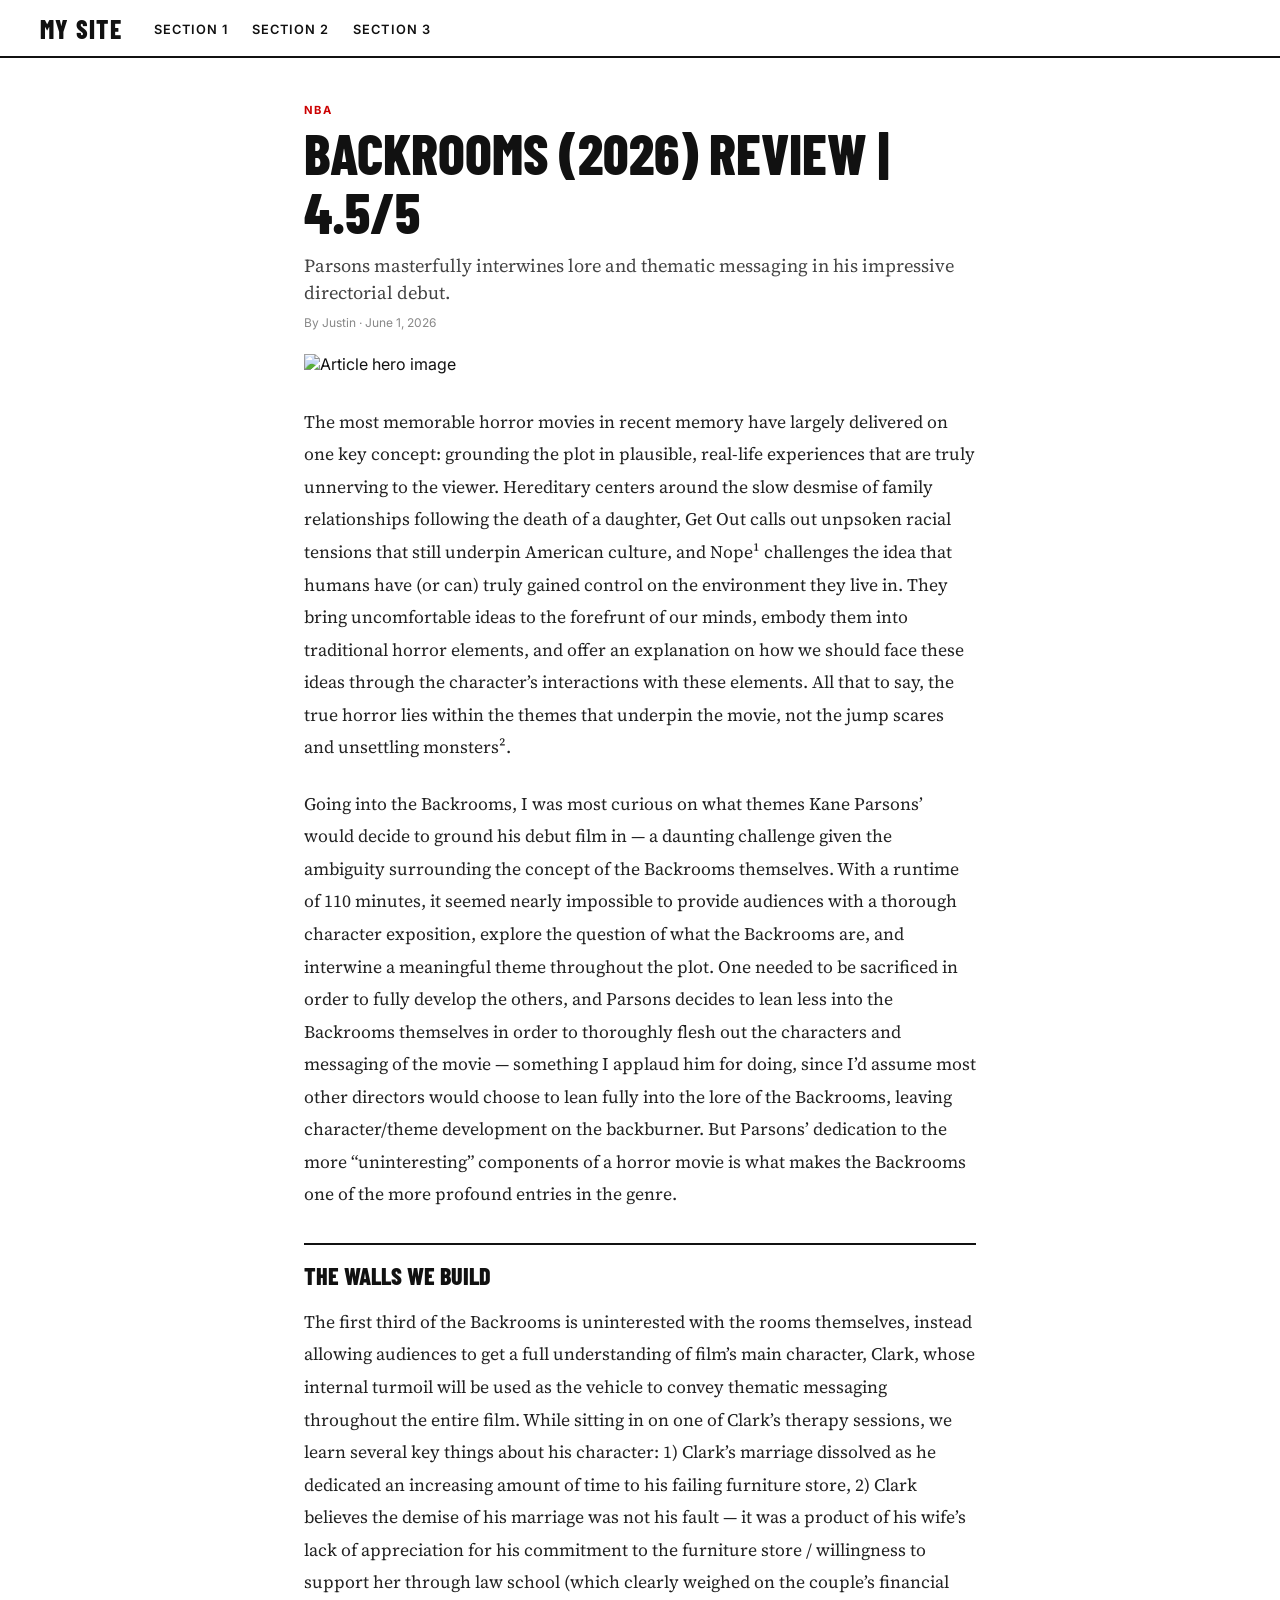
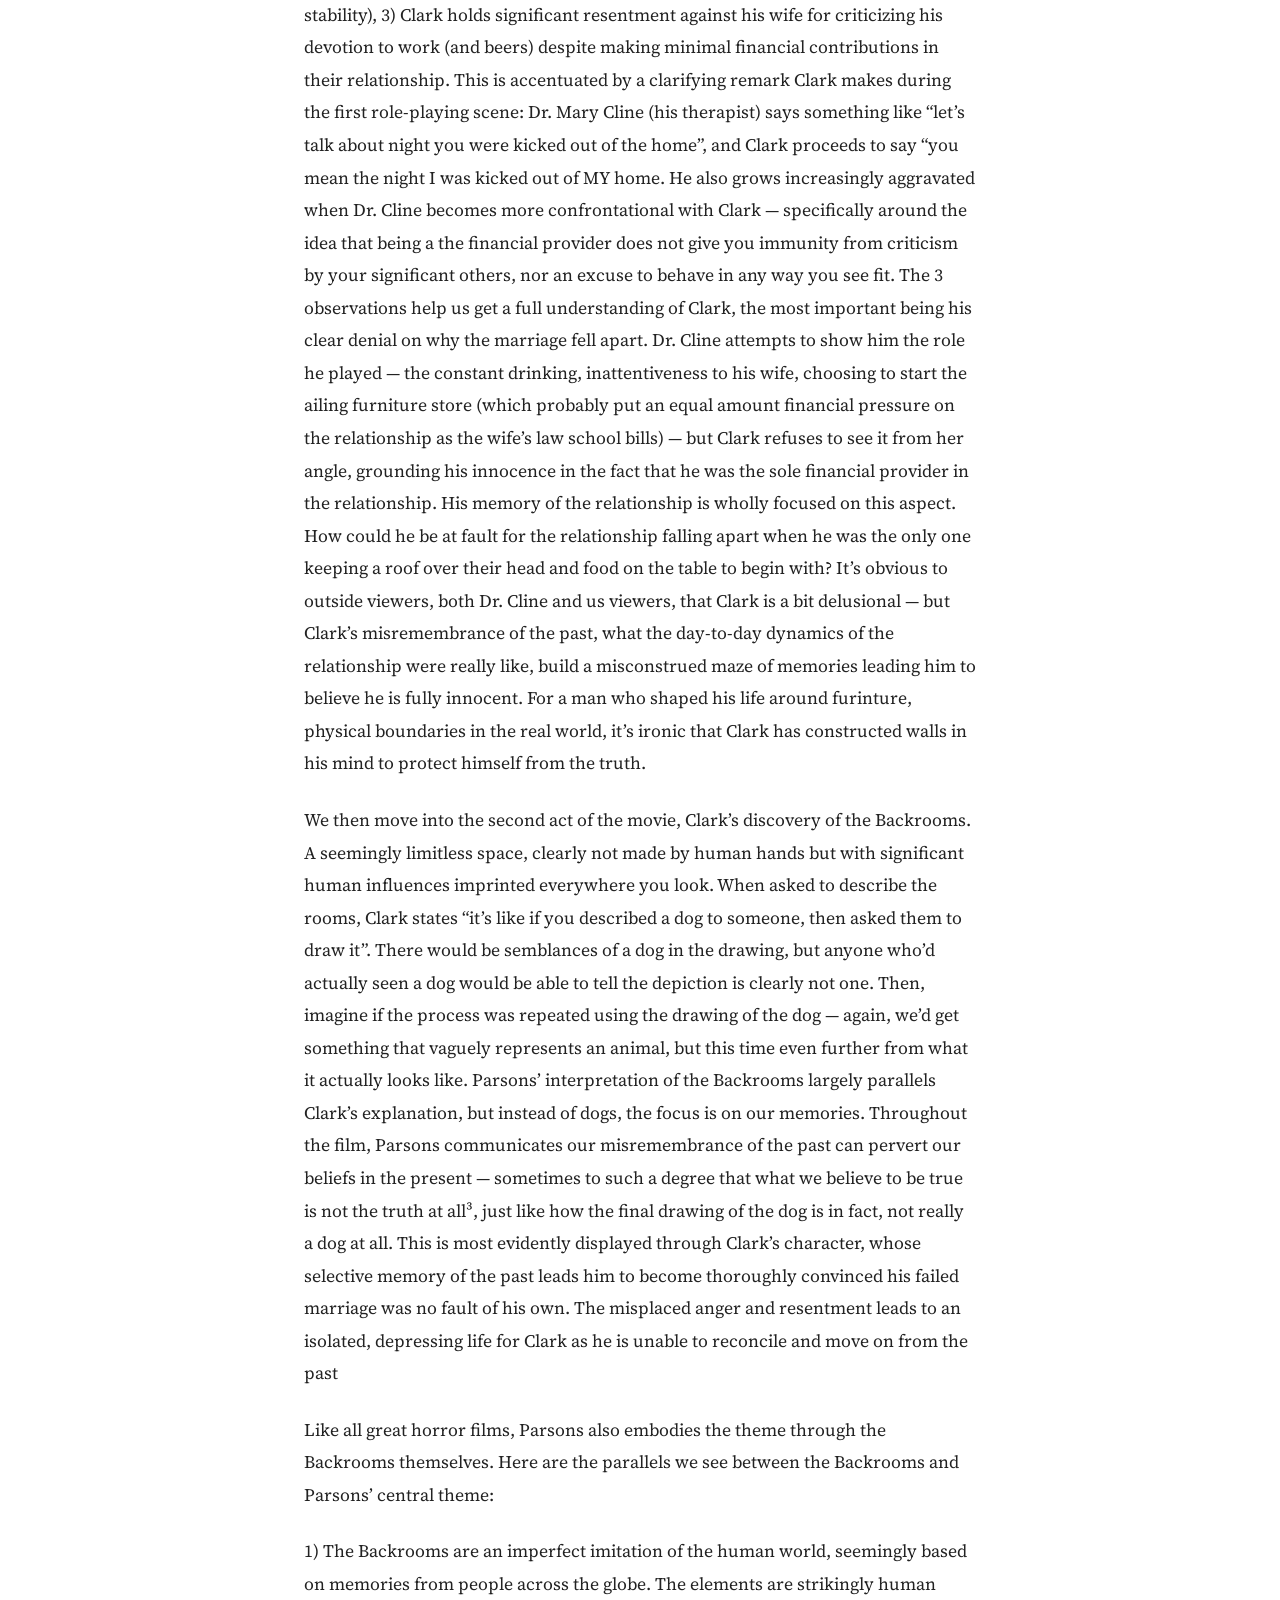
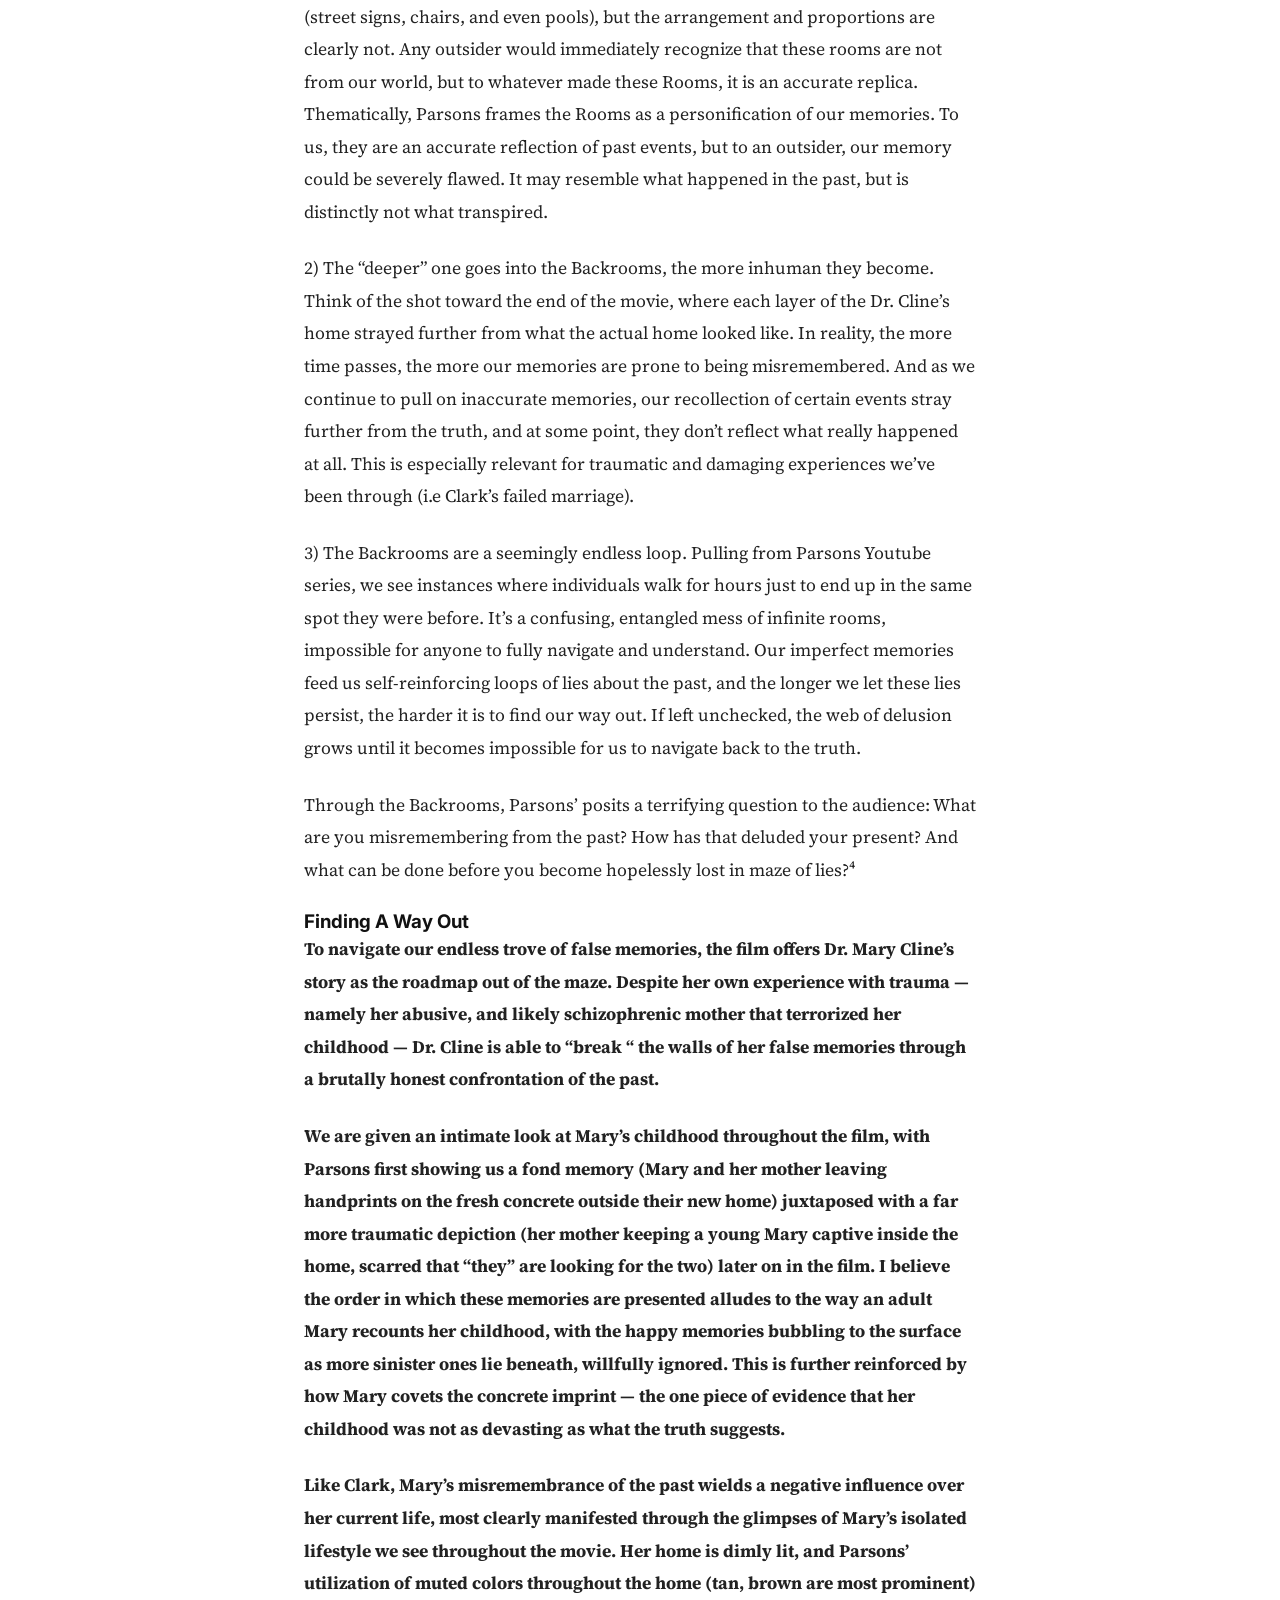
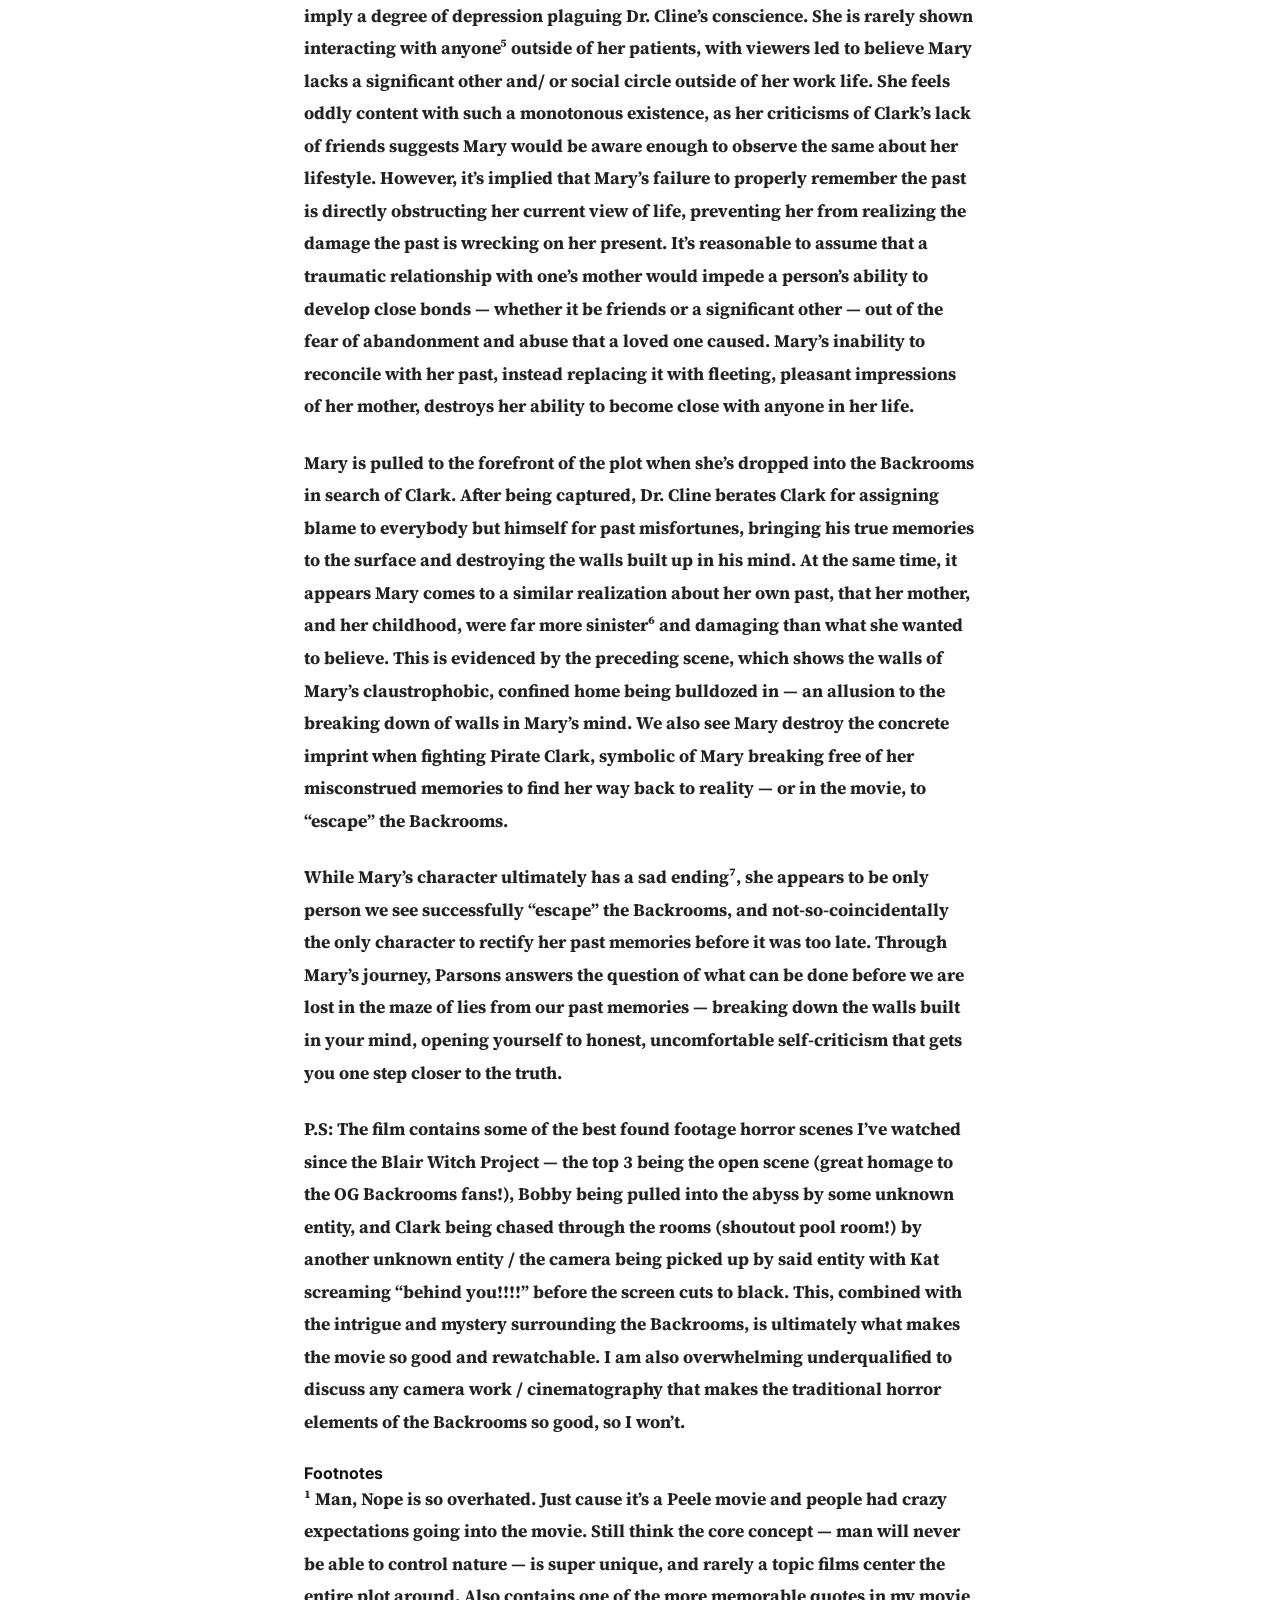
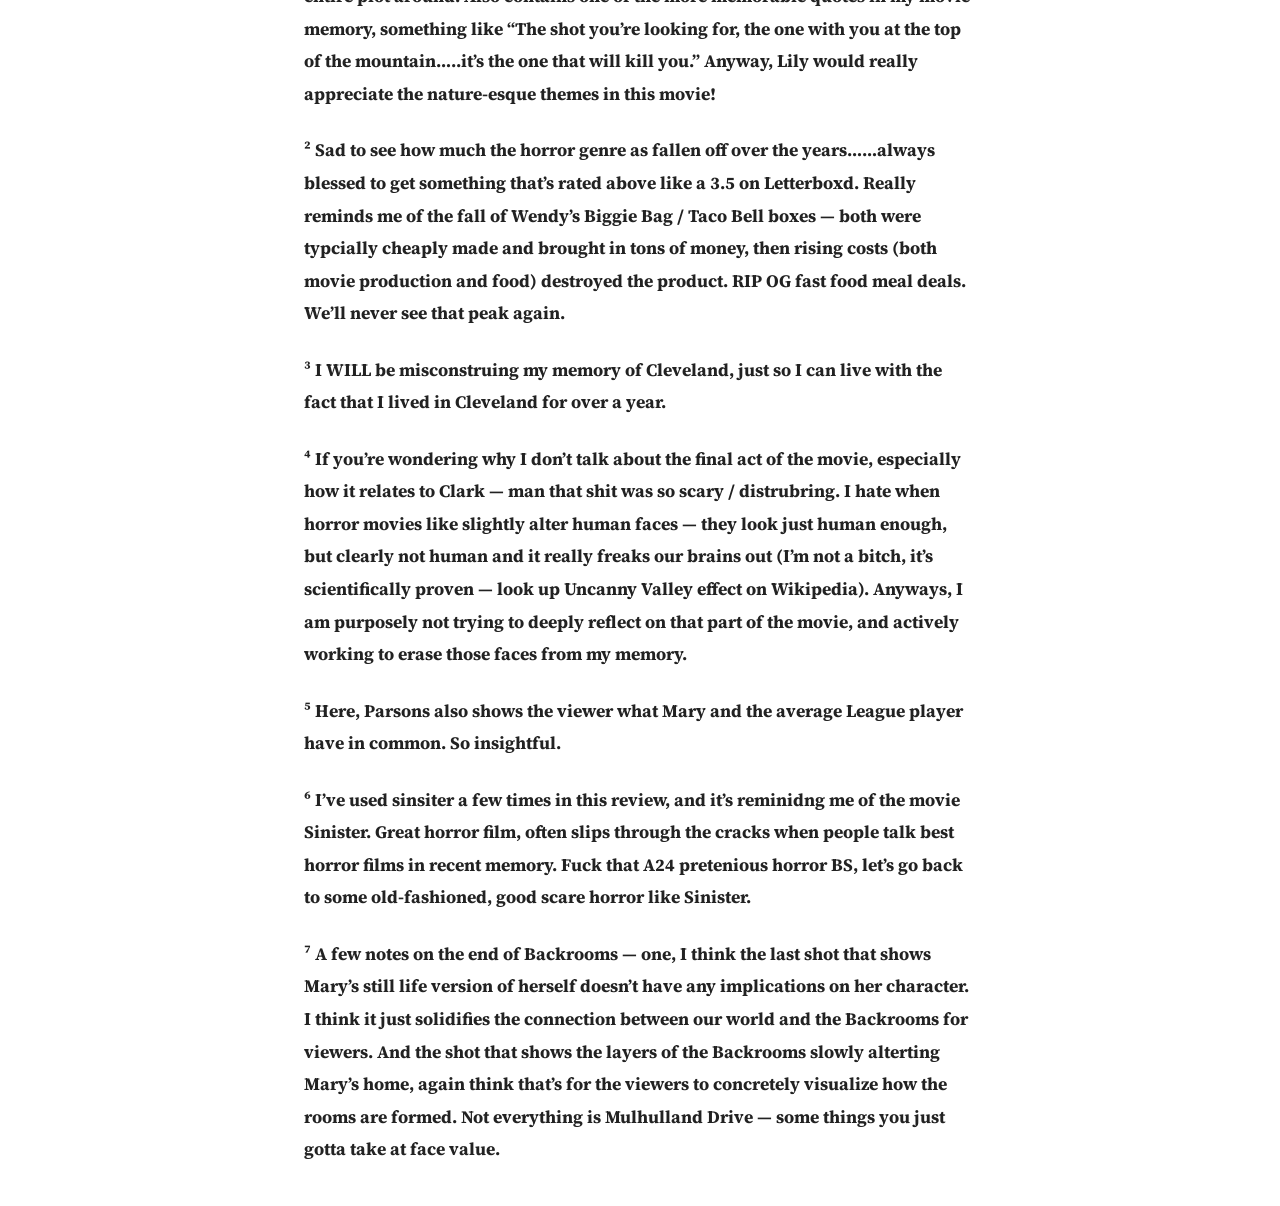
==== backrooms.html @ 072c84a6 "Rename backrooms to backrooms.html" ====
<!DOCTYPE html>
<html lang="en">
<head>
  <meta charset="UTF-8">
  <meta name="viewport" content="width=device-width, initial-scale=1.0">
  <title>Backrooms (2026) Review </title>
  <link rel="preconnect" href="https://fonts.googleapis.com">
  <link href="https://fonts.googleapis.com/css2?family=Barlow+Condensed:wght@700;800&family=Inter:wght@400;600&family=Source+Serif+4:ital@0;1&display=swap" rel="stylesheet">
  <link rel="stylesheet" href="style.css">
</head>
<body>

  <nav class="site-nav">
    <div class="nav-inner">
      <a class="wordmark" href="/">MY SITE</a>
      <ul class="nav-links">
        <li><a href="#">Section 1</a></li>
        <li><a href="#">Section 2</a></li>
        <li><a href="#">Section 3</a></li>
      </ul>
    </div>
  </nav>

  <article class="article-wrapper">

    <div class="article-header">
      <span class="eyebrow">NBA</span>
      <h1 class="article-headline">Backrooms (2026) Review | 4.5/5</h1>
      <p class="article-dek">Parsons masterfully interwines lore and thematic messaging in his impressive directorial debut.</p>
      <span class="byline">By Justin · June 1, 2026</span>
    </div>

    <img class="article-hero-img" src="your-image.jpg" alt="Article hero image">

    <div class="article-body">
      <p>The most memorable horror movies in recent memory have largely delivered on one key concept: grounding the plot in plausible, real-life experiences that are truly unnerving to the viewer. Hereditary centers around the slow desmise of family relationships following the death of a daughter, Get Out calls out unpsoken racial tensions that still underpin American culture, and Nope¹ challenges the idea that humans have (or can) truly gained control on the environment they live in. They bring uncomfortable ideas to the forefrunt of our minds, embody them into traditional horror elements, and offer an explanation on how we should face these ideas through the character’s interactions with these elements. All that to say, the true horror lies within the themes that underpin the movie, not the jump scares and unsettling monsters².</p>

      <p>Going into the Backrooms, I was most curious on what themes Kane Parsons’ would decide to ground his debut film in — a daunting challenge given the ambiguity surrounding the concept of the Backrooms themselves. With a runtime of 110 minutes, it seemed nearly impossible to provide audiences with a thorough character exposition, explore the question of what the Backrooms are, and interwine a meaningful theme throughout the plot. One needed to be sacrificed in order to fully develop the others, and Parsons decides to lean less into the Backrooms themselves in order to thoroughly flesh out the characters and messaging of the movie — something I applaud him for doing, since I’d assume most other directors would choose to lean fully into the lore of the Backrooms, leaving character/theme development on the backburner. But Parsons’ dedication to the more “uninteresting” components of a horror movie is what makes the Backrooms one of the more profound entries in the genre.</p>

      <h2>The Walls We Build</h2>

      <p>The first third of the Backrooms is uninterested with the rooms themselves, instead allowing audiences to get a full understanding of film’s main character, Clark, whose internal turmoil will be used as the vehicle to convey thematic messaging throughout the entire film. While sitting in on one of Clark’s therapy sessions, we learn several key things about his character: 1) Clark’s marriage dissolved as he dedicated an increasing amount of time to his failing furniture store, 2) Clark believes the demise of his marriage was not his fault — it was a product of his wife’s lack of appreciation for his commitment to the furniture store / willingness to support her through law school (which clearly weighed on the couple’s financial stability), 3) Clark holds significant resentment against his wife for criticizing his devotion to work (and beers) despite making minimal financial contributions in their relationship. This is accentuated by a clarifying remark Clark makes during the first role-playing scene: Dr. Mary Cline (his therapist) says something like “let’s talk about night you were kicked out of the home”, and Clark proceeds to say “you mean the night I was kicked out of MY home. He also grows increasingly aggravated when Dr. Cline becomes more confrontational with Clark — specifically around the idea that being a the financial provider does not give you immunity from criticism by your significant others, nor an excuse to behave in any way you see fit. The 3 observations help us get a full understanding of Clark, the most important being his clear denial on why the marriage fell apart. Dr. Cline attempts to show him the role he played — the constant drinking, inattentiveness to his wife, choosing to start the ailing furniture store (which probably put an equal amount financial pressure on the relationship as the wife’s law school bills) — but Clark refuses to see it from her angle, grounding his innocence in the fact that he was the sole financial provider in the relationship. His memory of the relationship is wholly focused on this aspect. How could he be at fault for the relationship falling apart when he was the only one keeping a roof over their head and food on the table to begin with? It’s obvious to outside viewers, both Dr. Cline and us viewers, that Clark is a bit delusional — but Clark’s misremembrance of the past, what the day-to-day dynamics of the relationship were really like, build a misconstrued maze of memories leading him to believe he is fully innocent. For a man who shaped his life around furinture, physical boundaries in the real world, it’s ironic that Clark has constructed walls in his mind to protect himself from the truth.</p>

      <p>We then move into the second act of the movie, Clark’s discovery of the Backrooms. A seemingly limitless space, clearly not made by human hands but with significant human influences imprinted everywhere you look. When asked to describe the rooms, Clark states “it’s like if you described a dog to someone, then asked them to draw it”. There would be semblances of a dog in the drawing, but anyone who’d actually seen a dog would be able to tell the depiction is clearly not one. Then, imagine if the process was repeated using the drawing of the dog — again, we’d get something that vaguely represents an animal, but this time even further from what it actually looks like. Parsons’ interpretation of the Backrooms largely parallels Clark’s explanation, but instead of dogs, the focus is on our memories. Throughout the film, Parsons communicates our misremembrance of the past can pervert our beliefs in the present — sometimes to such a degree that what we believe to be true is not the truth at all³, just like how the final drawing of the dog is in fact, not really a dog at all. This is most evidently displayed through Clark’s character, whose selective memory of the past leads him to become thoroughly convinced his failed marriage was no fault of his own. The misplaced anger and resentment leads to an isolated, depressing life for Clark as he is unable to reconcile and move on from the past</p>
    
      <p>Like all great horror films, Parsons also embodies the theme through the Backrooms themselves. Here are the parallels we see between the Backrooms and Parsons’ central theme:<p>
      
      <p>1) The Backrooms are an imperfect imitation of the human world, seemingly based on memories from people across the globe. The elements are strikingly human (street signs, chairs, and even pools), but the arrangement and proportions are clearly not. Any outsider would immediately recognize that these rooms are not from our world, but to whatever made these Rooms, it is an accurate replica. Thematically, Parsons frames the Rooms as a personification of our memories. To us, they are an accurate reflection of past events, but to an outsider, our memory could be severely flawed. It may resemble what happened in the past, but is distinctly not what transpired.<p>

      <p>2) The “deeper” one goes into the Backrooms, the more inhuman they become. Think of the shot toward the end of the movie, where each layer of the Dr. Cline’s home strayed further from what the actual home looked like. In reality, the more time passes, the more our memories are prone to being misremembered. And as we continue to pull on inaccurate memories, our recollection of certain events stray further from the truth, and at some point, they don’t reflect what really happened at all. This is especially relevant for traumatic and damaging experiences we’ve been through (i.e Clark’s failed marriage).<p>

      <p>3) The Backrooms are a seemingly endless loop. Pulling from Parsons Youtube series, we see instances where individuals walk for hours just to end up in the same spot they were before. It’s a confusing, entangled mess of infinite rooms, impossible for anyone to fully navigate and understand. Our imperfect memories feed us self-reinforcing loops of lies about the past, and the longer we let these lies persist, the harder it is to find our way out. If left unchecked, the web of delusion grows until it becomes impossible for us to navigate back to the truth.<p>

      <p>Through the Backrooms, Parsons’ posits a terrifying question to the audience: What are you misremembering from the past? How has that deluded your present? And what can be done before you become hopelessly lost in maze of lies?⁴<p>

      <h3>Finding A Way Out <h3>
      
      <p>To navigate our endless trove of false memories, the film offers Dr. Mary Cline’s story as the roadmap out of the maze. Despite her own experience with trauma — namely her abusive, and likely schizophrenic mother that terrorized her childhood — Dr. Cline is able to “break “ the walls of her false memories through a brutally honest confrontation of the past.<p>

      <p>We are given an intimate look at Mary’s childhood throughout the film, with Parsons first showing us a fond memory (Mary and her mother leaving handprints on the fresh concrete outside their new home) juxtaposed with a far more traumatic depiction (her mother keeping a young Mary captive inside the home, scarred that “they” are looking for the two) later on in the film. I believe the order in which these memories are presented alludes to the way an adult Mary recounts her childhood, with the happy memories bubbling to the surface as more sinister ones lie beneath, willfully ignored. This is further reinforced by how Mary covets the concrete imprint — the one piece of evidence that her childhood was not as devasting as what the truth suggests.<p>
    
      <p>Like Clark, Mary’s misremembrance of the past wields a negative influence over her current life, most clearly manifested through the glimpses of Mary’s isolated lifestyle we see throughout the movie. Her home is dimly lit, and Parsons’ utilization of muted colors throughout the home (tan, brown are most prominent) imply a degree of depression plaguing Dr. Cline’s conscience. She is rarely shown interacting with anyone⁵ outside of her patients, with viewers led to believe Mary lacks a significant other and/ or social circle outside of her work life. She feels oddly content with such a monotonous existence, as her criticisms of Clark’s lack of friends suggests Mary would be aware enough to observe the same about her lifestyle. However, it’s implied that Mary’s failure to properly remember the past is directly obstructing her current view of life, preventing her from realizing the damage the past is wrecking on her present. It’s reasonable to assume that a traumatic relationship with one’s mother would impede a person’s ability to develop close bonds — whether it be friends or a significant other — out of the fear of abandonment and abuse that a loved one caused. Mary’s inability to reconcile with her past, instead replacing it with fleeting, pleasant impressions of her mother, destroys her ability to become close with anyone in her life.<p>
    
      <p>Mary is pulled to the forefront of the plot when she’s dropped into the Backrooms in search of Clark. After being captured, Dr. Cline berates Clark for assigning blame to everybody but himself for past misfortunes, bringing his true memories to the surface and destroying the walls built up in his mind. At the same time, it appears Mary comes to a similar realization about her own past, that her mother, and her childhood, were far more sinister⁶ and damaging than what she wanted to believe. This is evidenced by the preceding scene, which shows the walls of Mary’s claustrophobic, confined home being bulldozed in — an allusion to the breaking down of walls in Mary’s mind. We also see Mary destroy the concrete imprint when fighting Pirate Clark, symbolic of Mary breaking free of her misconstrued memories to find her way back to reality — or in the movie, to “escape” the Backrooms.<p>

      <p>While Mary’s character ultimately has a sad ending⁷, she appears to be only person we see successfully “escape” the Backrooms, and not-so-coincidentally the only character to rectify her past memories before it was too late. Through Mary’s journey, Parsons answers the question of what can be done before we are lost in the maze of lies from our past memories — breaking down the walls built in your mind, opening yourself to honest, uncomfortable self-criticism that gets you one step closer to the truth.<p>

      <p>P.S: The film contains some of the best found footage horror scenes I’ve watched since the Blair Witch Project — the top 3 being the open scene (great homage to the OG Backrooms fans!), Bobby being pulled into the abyss by some unknown entity, and Clark being chased through the rooms (shoutout pool room!) by another unknown entity / the camera being picked up by said entity with Kat screaming “behind you!!!!” before the screen cuts to black. This, combined with the intrigue and mystery surrounding the Backrooms, is ultimately what makes the movie so good and rewatchable. I am also overwhelming underqualified to discuss any camera work / cinematography that makes the traditional horror elements of the Backrooms so good, so I won’t.<p>

      <h4>Footnotes<h4>    
      
      <p>¹ Man, Nope is so overhated. Just cause it’s a Peele movie and people had crazy expectations going into the movie. Still think the core concept — man will never be able to control nature — is super unique, and rarely a topic films center the entire plot around. Also contains one of the more memorable quotes in my movie memory, something like “The shot you’re looking for, the one with you at the top of the mountain…..it’s the one that will kill you.” Anyway, Lily would really appreciate the nature-esque themes in this movie!<p>
    
      <p>² Sad to see how much the horror genre as fallen off over the years……always blessed to get something that’s rated above like a 3.5 on Letterboxd. Really reminds me of the fall of Wendy’s Biggie Bag / Taco Bell boxes — both were typcially cheaply made and brought in tons of money, then rising costs (both movie production and food) destroyed the product. RIP OG fast food meal deals. We’ll never see that peak again.<p>    
    
      <p>³ I WILL be misconstruing my memory of Cleveland, just so I can live with the fact that I lived in Cleveland for over a year.<p>    
     
      <p>⁴ If you’re wondering why I don’t talk about the final act of the movie, especially how it relates to Clark — man that shit was so scary / distrubring. I hate when horror movies like slightly alter human faces — they look just human enough, but clearly not human and it really freaks our brains out (I’m not a bitch, it’s scientifically proven — look up Uncanny Valley effect on Wikipedia). Anyways, I am purposely not trying to deeply reflect on that part of the movie, and actively working to erase those faces from my memory.<p>
    
      <p>⁵ Here, Parsons also shows the viewer what Mary and the average League player have in common. So insightful.<p>

      <p>⁶ I’ve used sinsiter a few times in this review, and it’s reminidng me of the movie Sinister. Great horror film, often slips through the cracks when people talk best horror films in recent memory. Fuck that A24 pretenious horror BS, let’s go back to some old-fashioned, good scare horror like Sinister.<p>

      <p>⁷ A few notes on the end of Backrooms — one, I think the last shot that shows Mary’s still life version of herself doesn’t have any implications on her character. I think it just solidifies the connection between our world and the Backrooms for viewers. And the shot that shows the layers of the Backrooms slowly alterting Mary’s home, again think that’s for the viewers to concretely visualize how the rooms are formed. Not everything is Mulhulland Drive — some things you just gotta take at face value.<p>
    
    </div>

  </article>

</body>
</html>
---- style.css ----
*, *::before, *::after { box-sizing: border-box; margin: 0; padding: 0; }

body {
  font-family: 'Inter', sans-serif;
  background: #fff;
  color: #111;
}

/* NAV */
.site-nav {
  border-bottom: 2px solid #111;
  padding: 0 1.5rem;
}
.nav-inner {
  max-width: 1200px;
  margin: auto;
  display: flex;
  align-items: center;
  gap: 2rem;
  height: 56px;
}
.wordmark {
  font-family: 'Barlow Condensed', sans-serif;
  font-size: 1.6rem;
  font-weight: 800;
  letter-spacing: 0.05em;
  text-transform: uppercase;
  text-decoration: none;
  color: #111;
}
.nav-links {
  display: flex;
  gap: 1.5rem;
  list-style: none;
}
.nav-links a {
  font-size: 0.8rem;
  font-weight: 600;
  text-transform: uppercase;
  letter-spacing: 0.08em;
  text-decoration: none;
  color: #111;
}

/* HERO */
.content-wrapper {
  max-width: 1200px;
  margin: 2rem auto;
  padding: 0 1.5rem;
}
.hero img {
  width: 100%;
  aspect-ratio: 16/9;
  object-fit: cover;
}
.hero-text {
  padding: 1.25rem 0 2rem;
}
.hero-text h1 {
  font-family: 'Barlow Condensed', sans-serif;
  font-size: clamp(2rem, 5vw, 3.5rem);
  font-weight: 800;
  line-height: 1.05;
  text-transform: uppercase;
  margin: 0.3rem 0 0.5rem;
}
.eyebrow {
  font-size: 0.7rem;
  font-weight: 700;
  text-transform: uppercase;
  letter-spacing: 0.12em;
  color: #cc0000;
}
.dek {
  font-family: 'Source Serif 4', serif;
  font-size: 1.1rem;
  color: #444;
  margin-top: 0.5rem;
}
.byline {
  font-size: 0.75rem;
  color: #888;
  display: block;
  margin-top: 0.5rem;
}

/* SECTION */
.section-block {
  margin-top: 2rem;
}
.section-label {
  font-size: 0.7rem;
  font-weight: 700;
  text-transform: uppercase;
  letter-spacing: 0.12em;
  padding-bottom: 0.5rem;
  border-bottom: 2px solid #111;
  margin-bottom: 1.25rem;
}

/* CARD GRID */
.card-grid {
  display: grid;
  grid-template-columns: repeat(3, 1fr);
  gap: 1.5rem;
}
.card img {
  width: 100%;
  aspect-ratio: 16/9;
  object-fit: cover;
}
.card h3 {
  font-family: 'Barlow Condensed', sans-serif;
  font-size: 1.2rem;
  font-weight: 700;
  text-transform: uppercase;
  margin-top: 0.5rem;
  line-height: 1.1;
}
.card .eyebrow {
  display: block;
  margin-top: 0.6rem;
}

/* MOBILE */
@media (max-width: 768px) {
  .card-grid { grid-template-columns: 1fr; }
}

/* ARTICLE PAGE */
.article-wrapper {
  max-width: 720px;
  margin: 2.5rem auto;
  padding: 0 1.5rem;
}
.article-header {
  margin-bottom: 1.5rem;
}
.article-headline {
  font-family: 'Barlow Condensed', sans-serif;
  font-size: clamp(2rem, 6vw, 3.5rem);
  font-weight: 800;
  text-transform: uppercase;
  line-height: 1.05;
  margin: 0.4rem 0 0.6rem;
}
.article-dek {
  font-family: 'Source Serif 4', serif;
  font-size: 1.15rem;
  color: #444;
  line-height: 1.5;
  margin-bottom: 0.5rem;
}
.article-hero-img {
  width: 100%;
  aspect-ratio: 16/9;
  object-fit: cover;
  margin-bottom: 2rem;
}
.article-body p {
  font-family: 'Source Serif 4', serif;
  font-size: 1.1rem;
  line-height: 1.85;
  color: #222;
  margin-bottom: 1.5rem;
}
.article-body h2 {
  font-family: 'Barlow Condensed', sans-serif;
  font-size: 1.5rem;
  font-weight: 800;
  text-transform: uppercase;
  border-top: 2px solid #111;
  padding-top: 1rem;
  margin: 2rem 0 1rem;
}
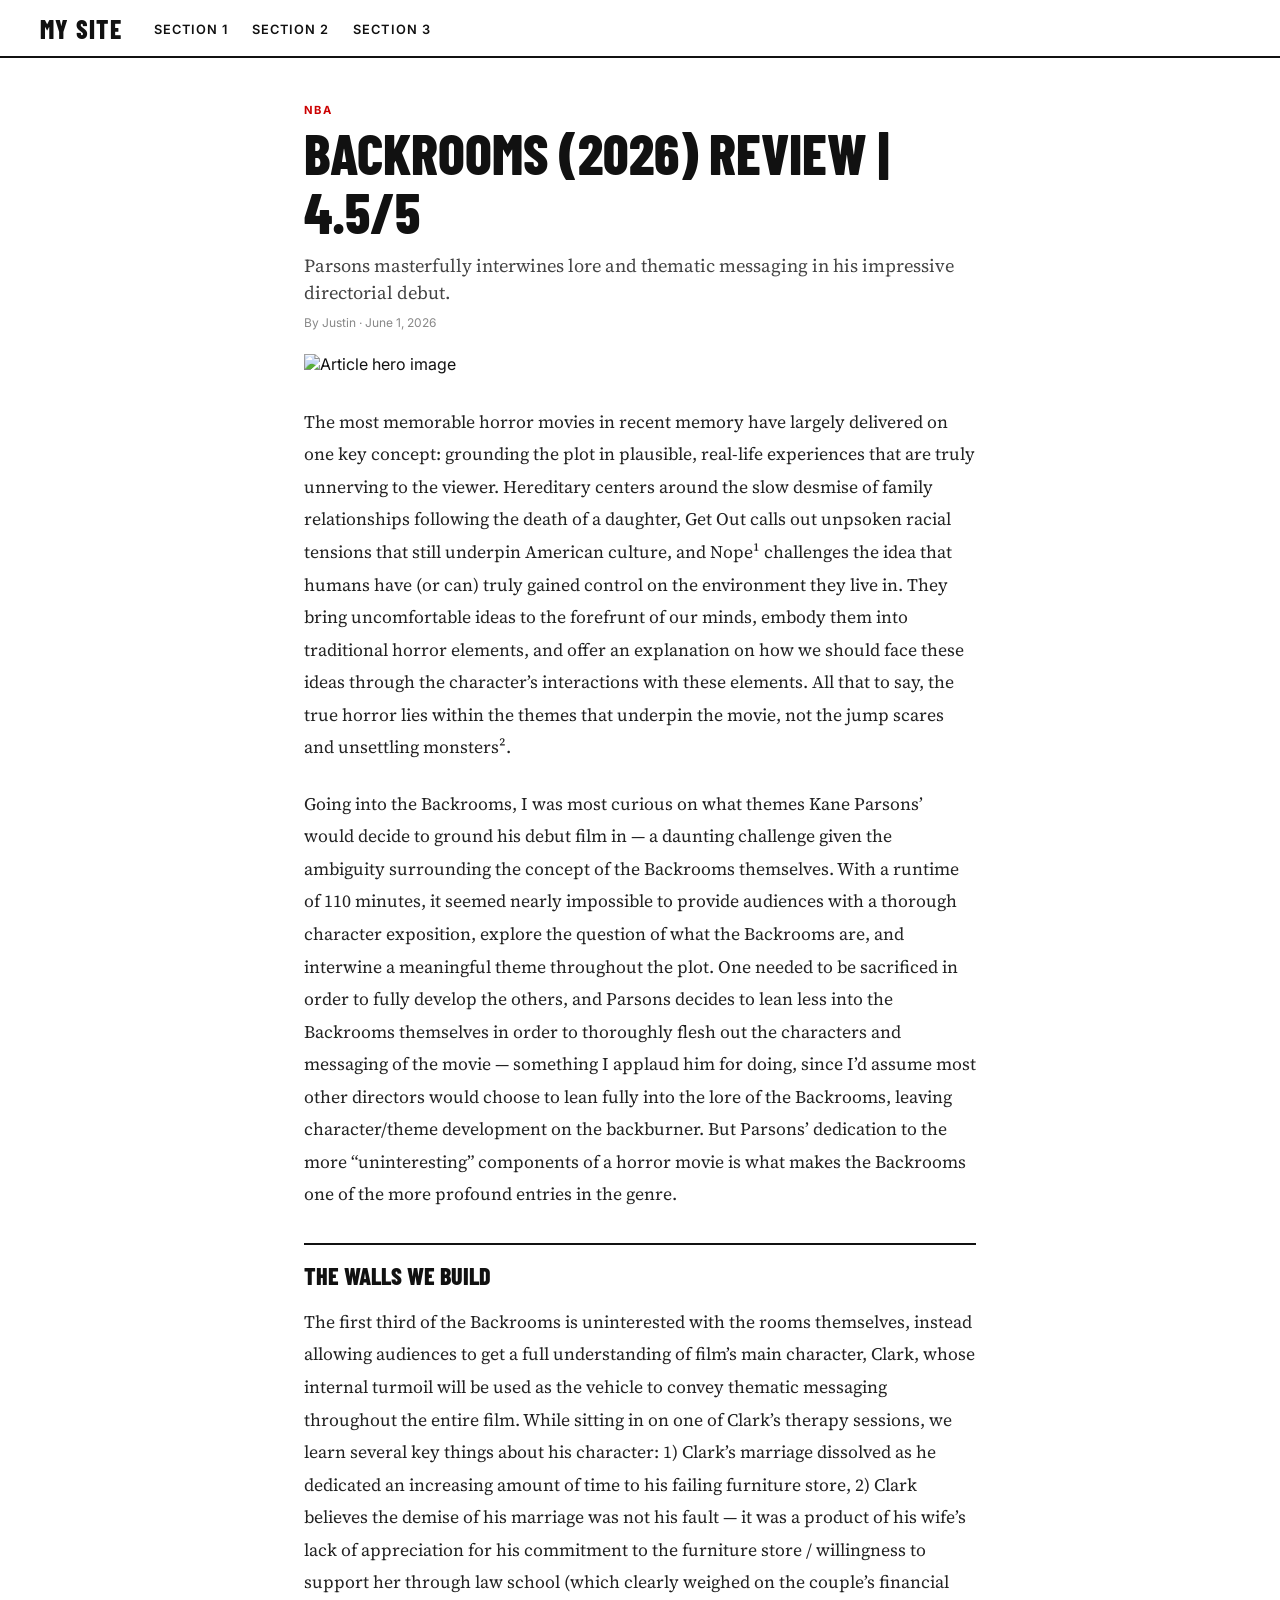
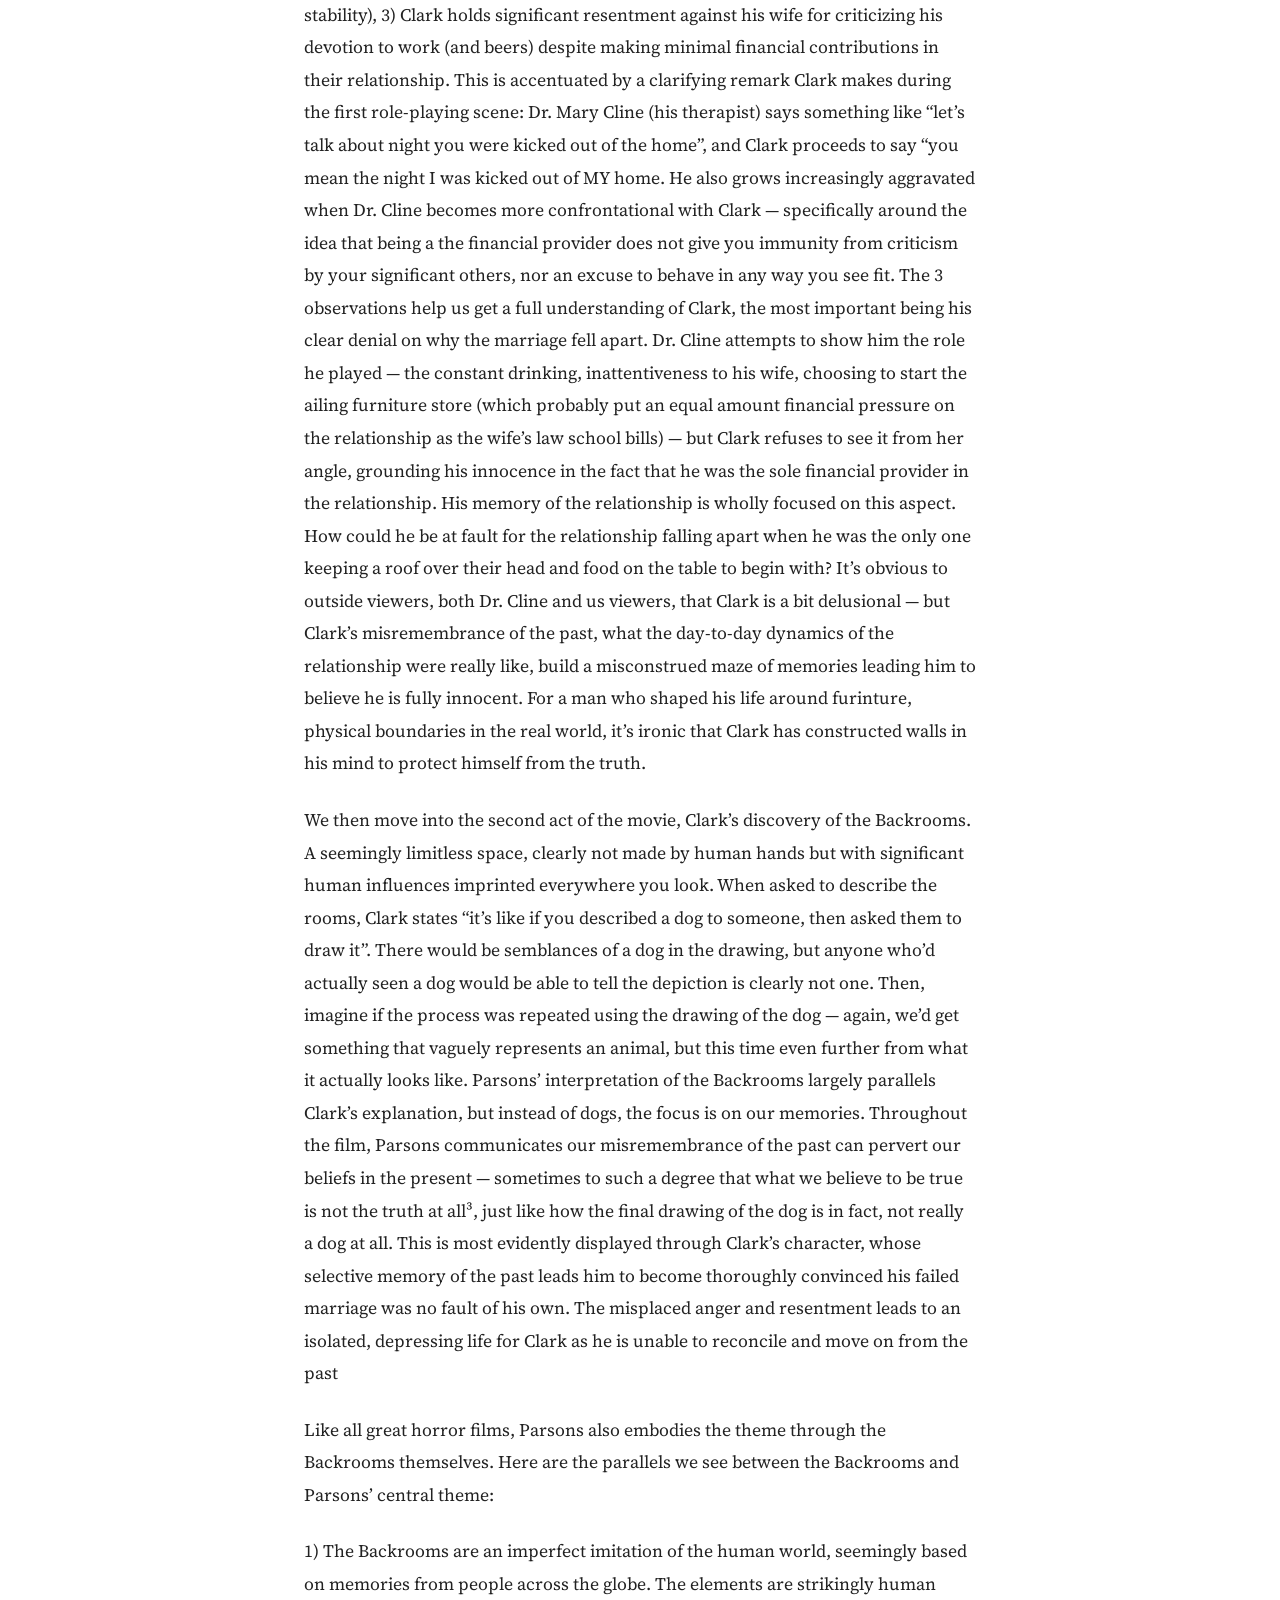
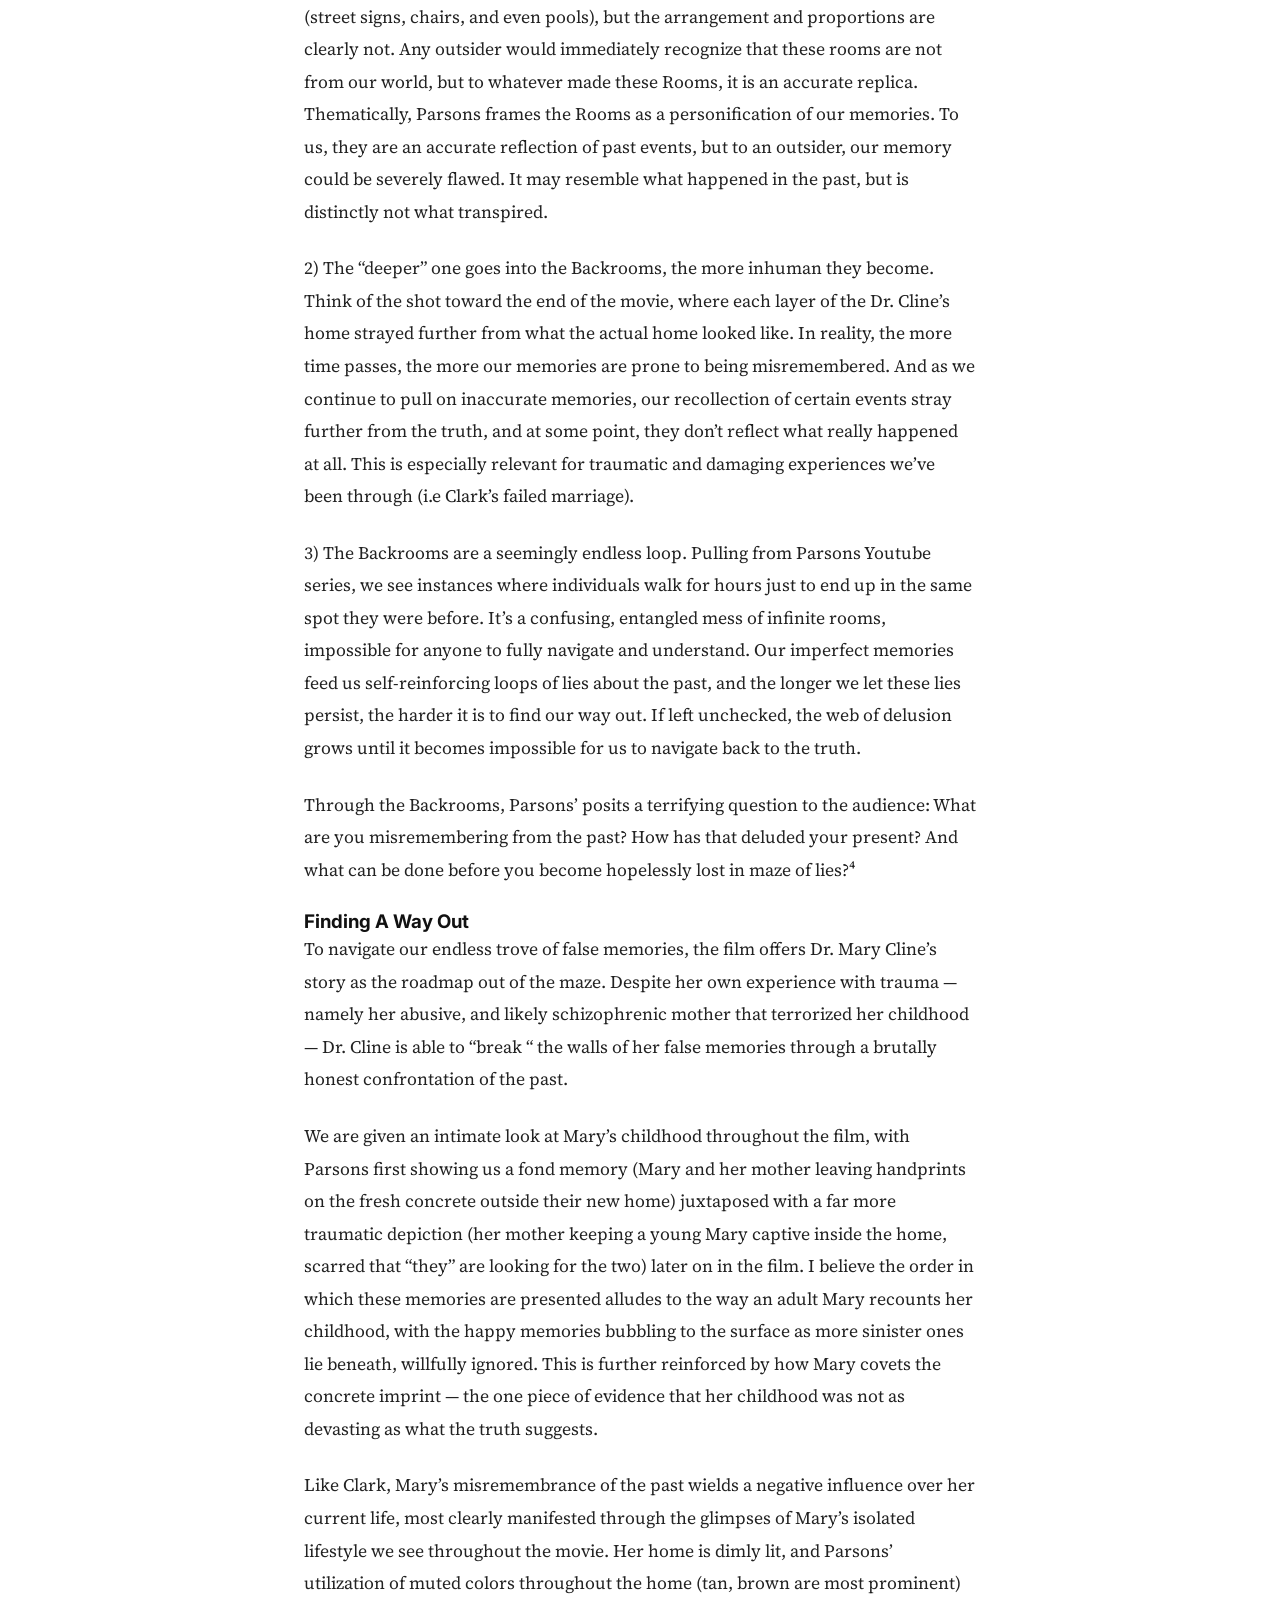
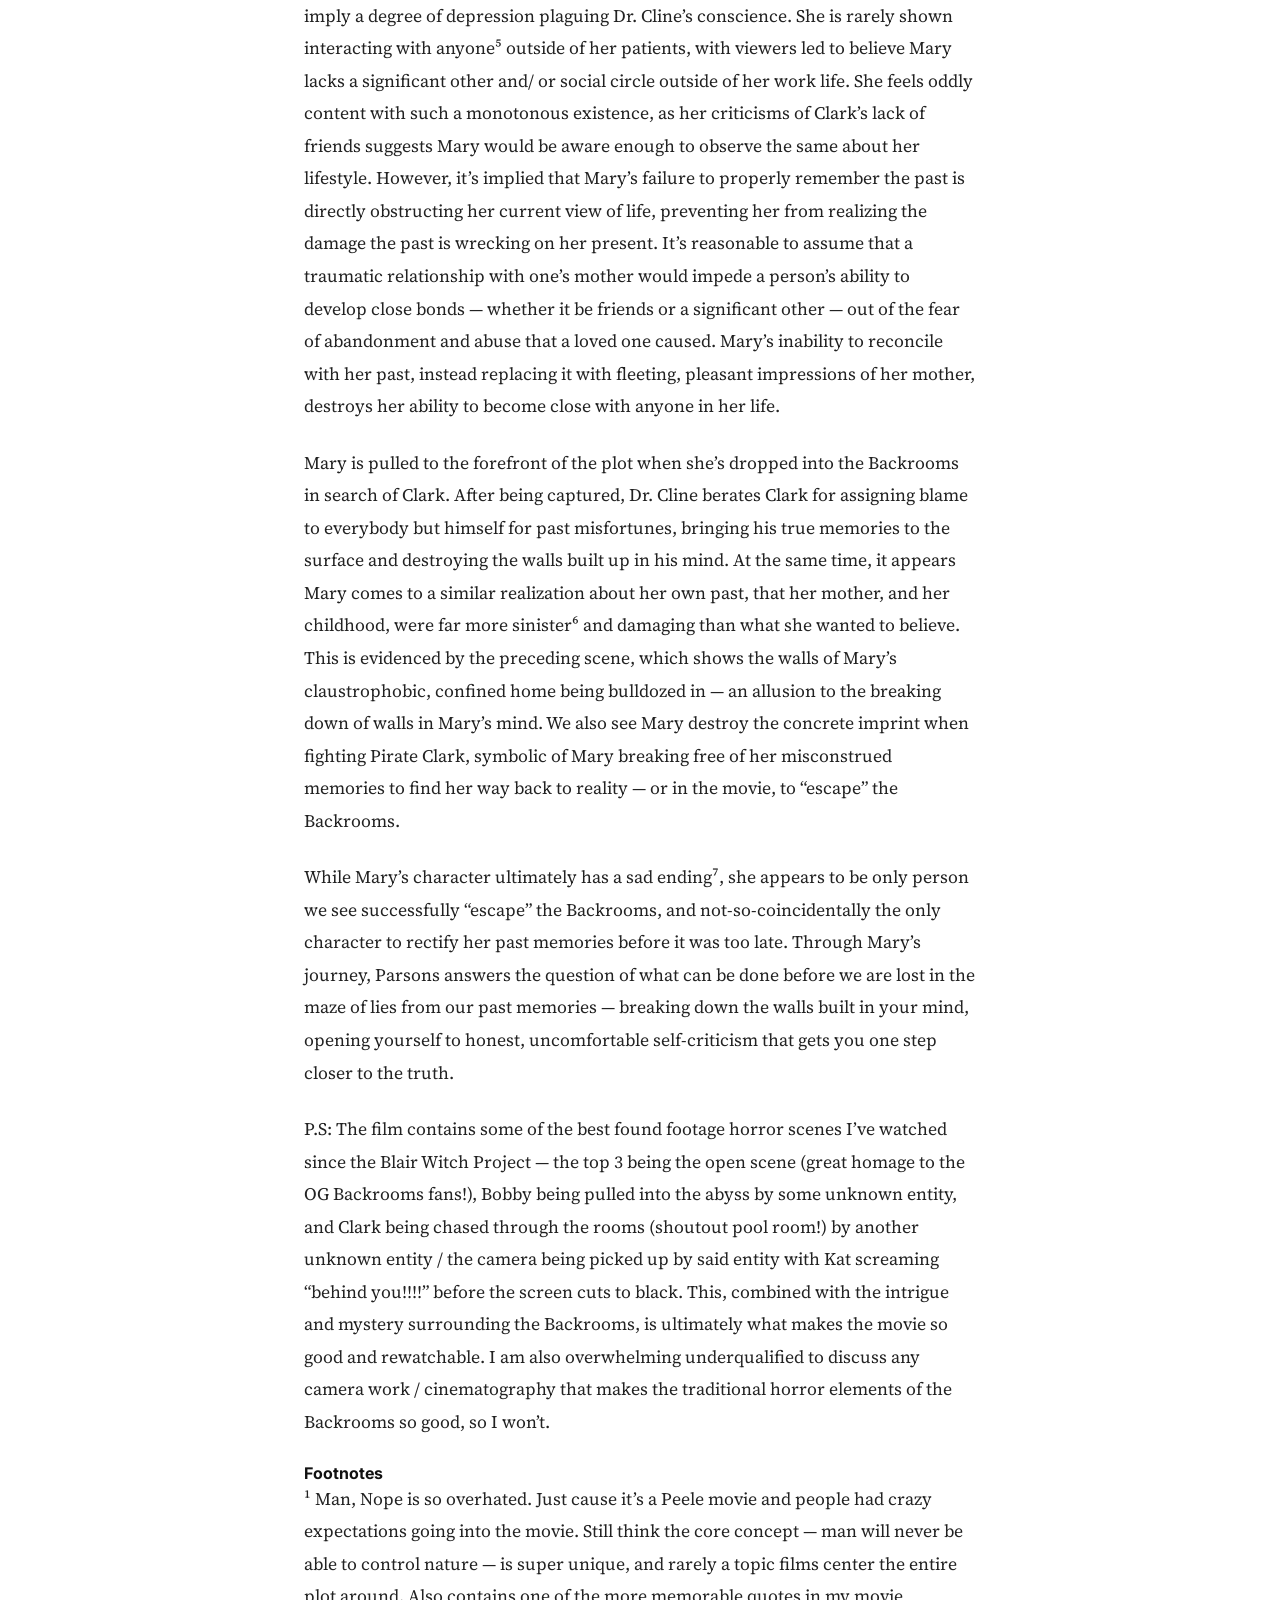
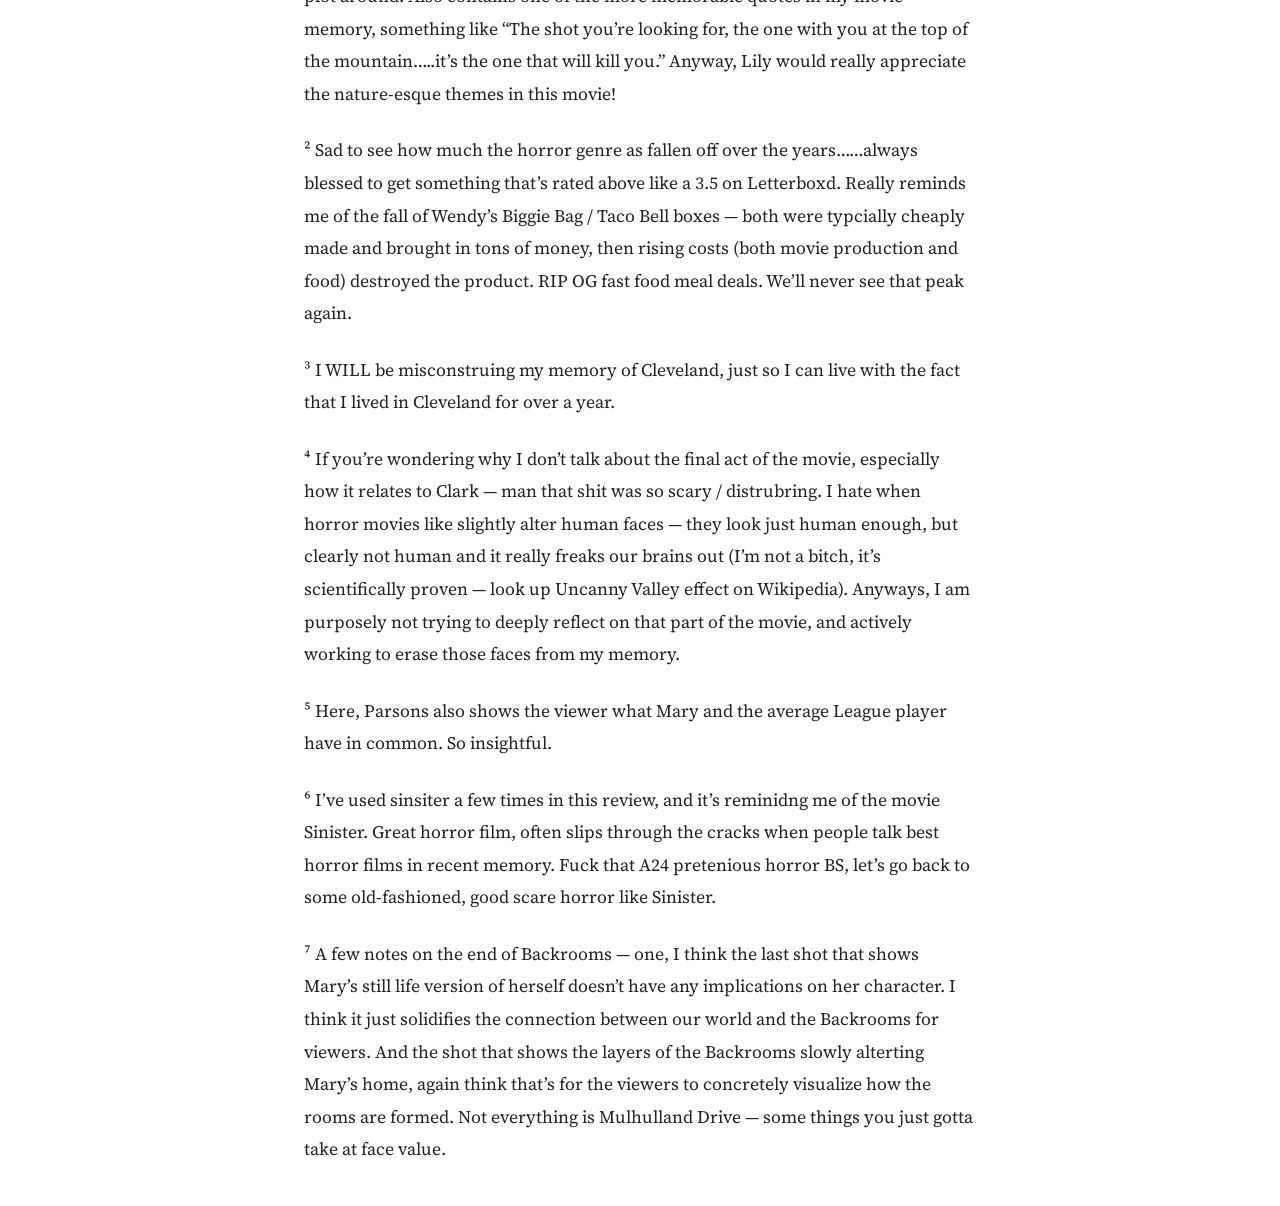
==== commit 3e994f5b: "Update backrooms.html" ====
--- a/backrooms.html
+++ b/backrooms.html
@@ -53,8 +53,8 @@
 
       <p>Through the Backrooms, Parsons’ posits a terrifying question to the audience: What are you misremembering from the past? How has that deluded your present? And what can be done before you become hopelessly lost in maze of lies?⁴<p>
 
-      <h3>Finding A Way Out <h3>
-      
+      <h3>Finding A Way Out</h3>
+        
       <p>To navigate our endless trove of false memories, the film offers Dr. Mary Cline’s story as the roadmap out of the maze. Despite her own experience with trauma — namely her abusive, and likely schizophrenic mother that terrorized her childhood — Dr. Cline is able to “break “ the walls of her false memories through a brutally honest confrontation of the past.<p>
 
       <p>We are given an intimate look at Mary’s childhood throughout the film, with Parsons first showing us a fond memory (Mary and her mother leaving handprints on the fresh concrete outside their new home) juxtaposed with a far more traumatic depiction (her mother keeping a young Mary captive inside the home, scarred that “they” are looking for the two) later on in the film. I believe the order in which these memories are presented alludes to the way an adult Mary recounts her childhood, with the happy memories bubbling to the surface as more sinister ones lie beneath, willfully ignored. This is further reinforced by how Mary covets the concrete imprint — the one piece of evidence that her childhood was not as devasting as what the truth suggests.<p>
@@ -67,7 +67,7 @@
 
       <p>P.S: The film contains some of the best found footage horror scenes I’ve watched since the Blair Witch Project — the top 3 being the open scene (great homage to the OG Backrooms fans!), Bobby being pulled into the abyss by some unknown entity, and Clark being chased through the rooms (shoutout pool room!) by another unknown entity / the camera being picked up by said entity with Kat screaming “behind you!!!!” before the screen cuts to black. This, combined with the intrigue and mystery surrounding the Backrooms, is ultimately what makes the movie so good and rewatchable. I am also overwhelming underqualified to discuss any camera work / cinematography that makes the traditional horror elements of the Backrooms so good, so I won’t.<p>
 
-      <h4>Footnotes<h4>    
+      <h4>Footnotes</h4>    
       
       <p>¹ Man, Nope is so overhated. Just cause it’s a Peele movie and people had crazy expectations going into the movie. Still think the core concept — man will never be able to control nature — is super unique, and rarely a topic films center the entire plot around. Also contains one of the more memorable quotes in my movie memory, something like “The shot you’re looking for, the one with you at the top of the mountain…..it’s the one that will kill you.” Anyway, Lily would really appreciate the nature-esque themes in this movie!<p>
     
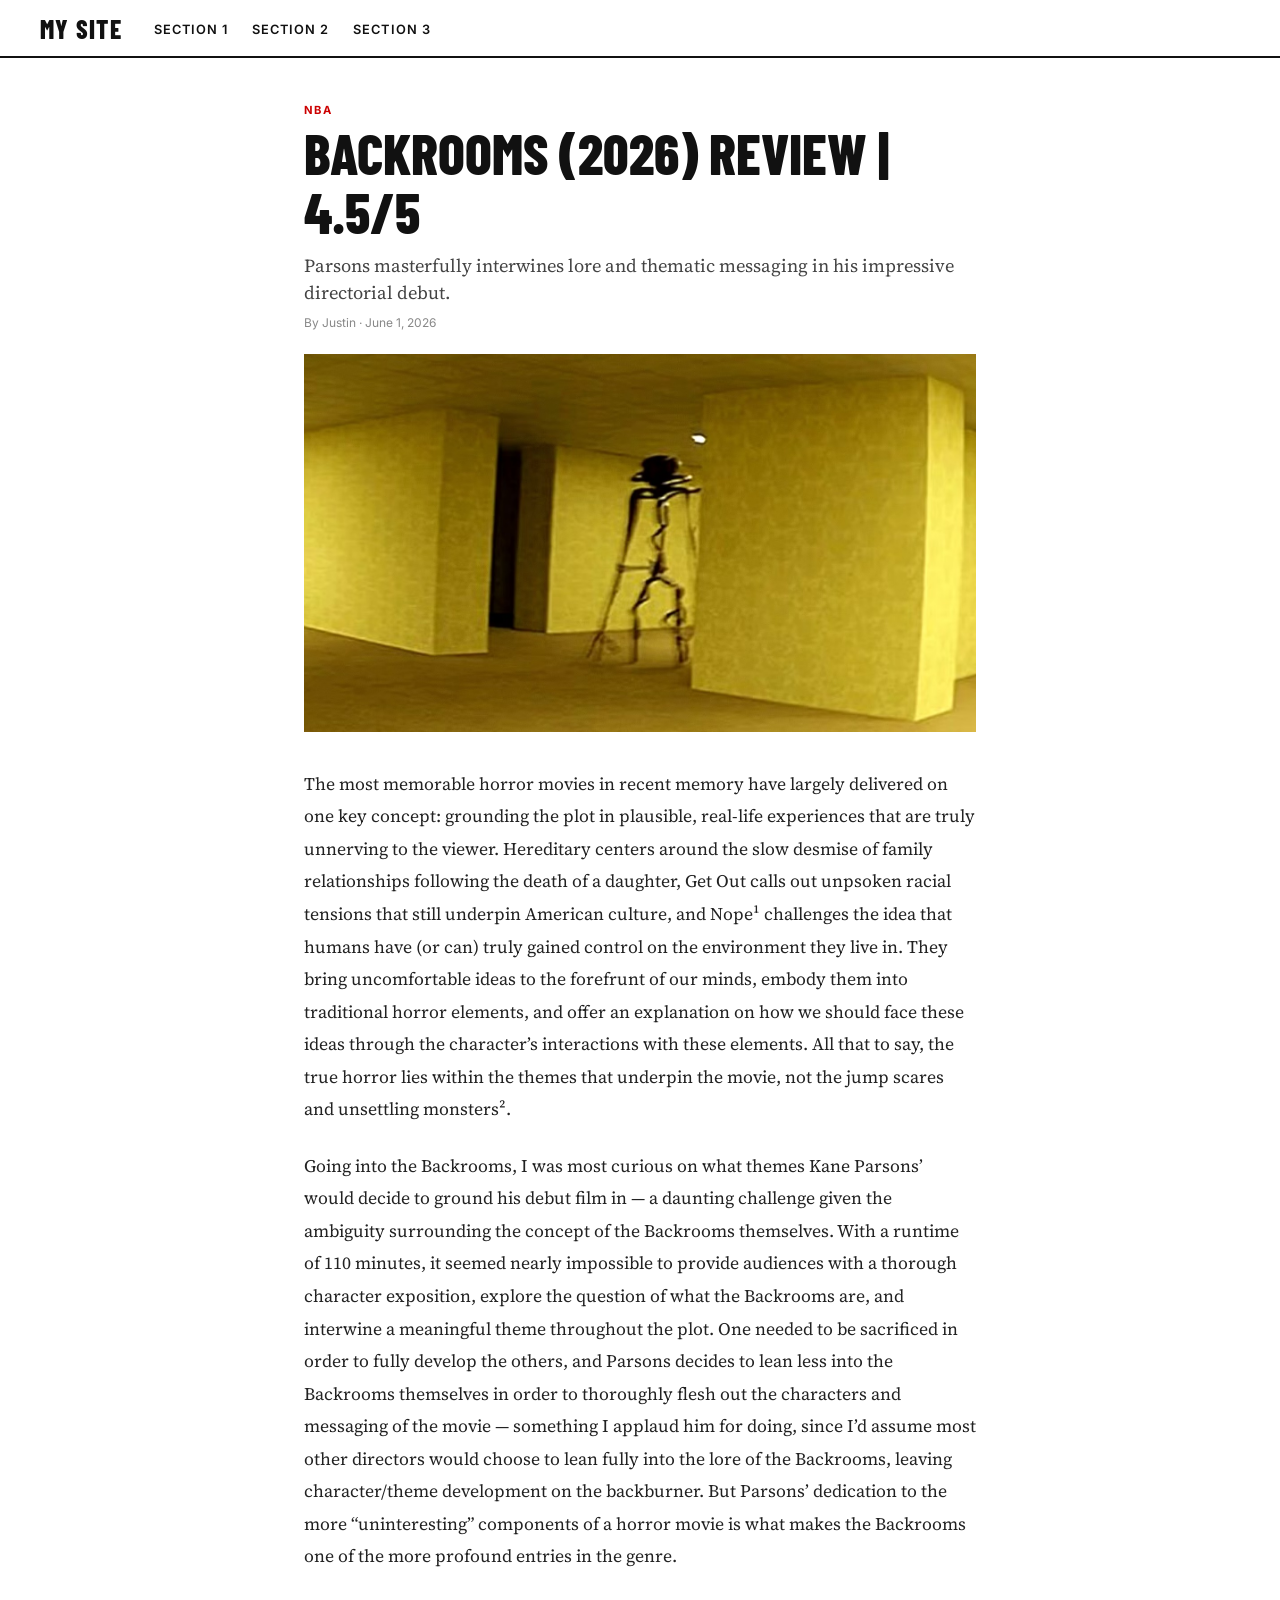
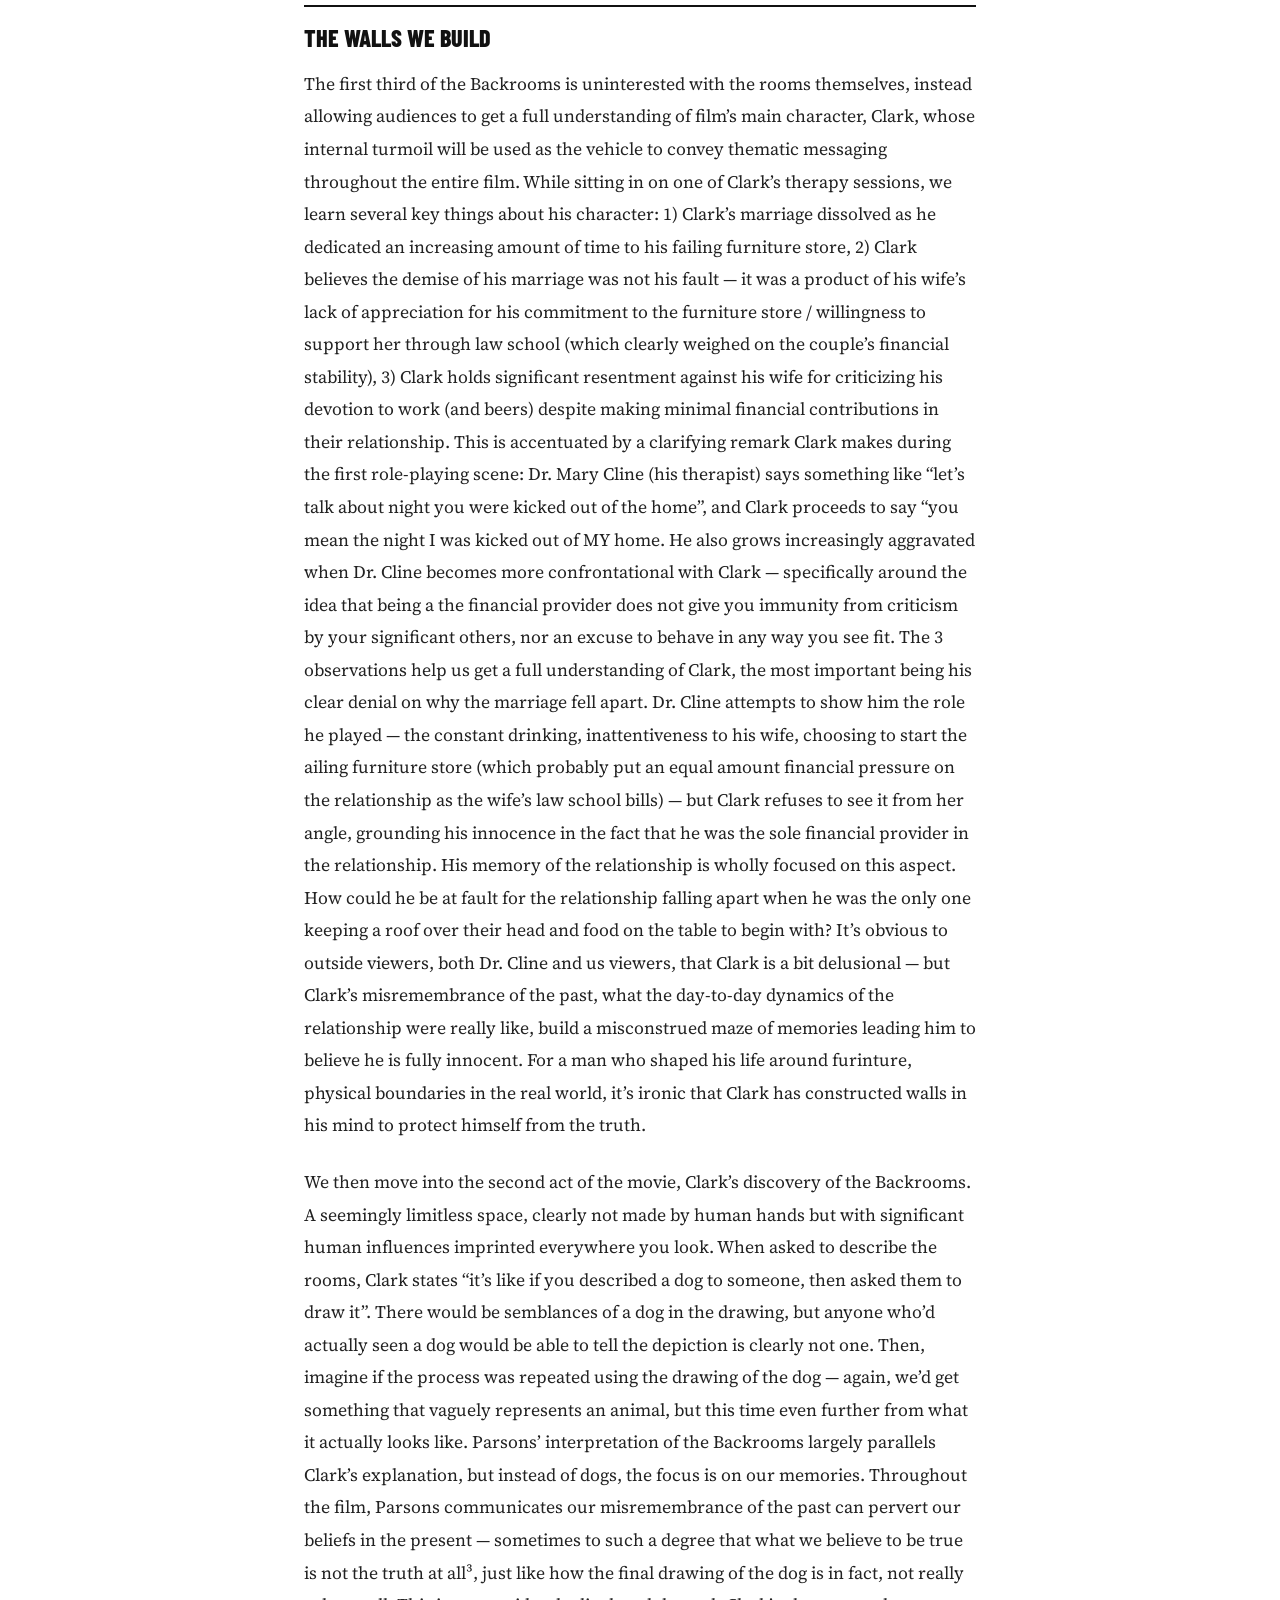
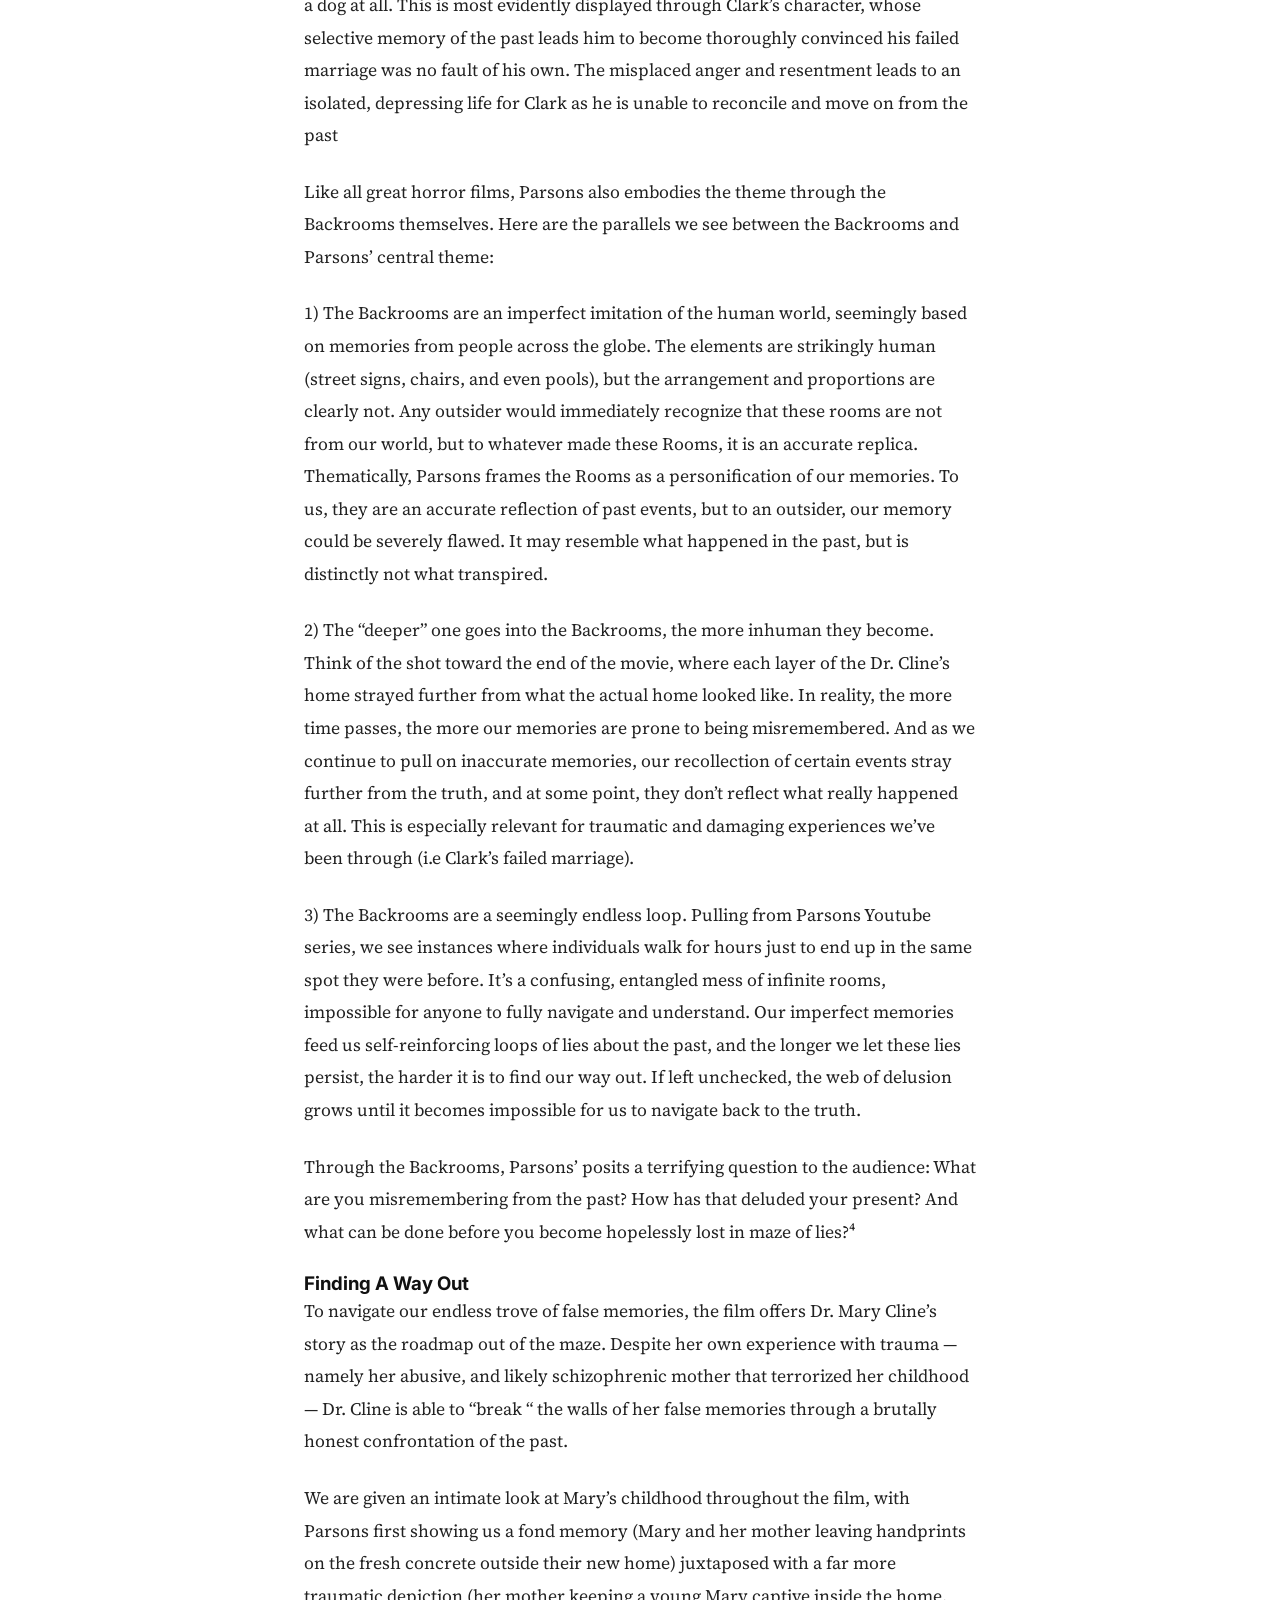
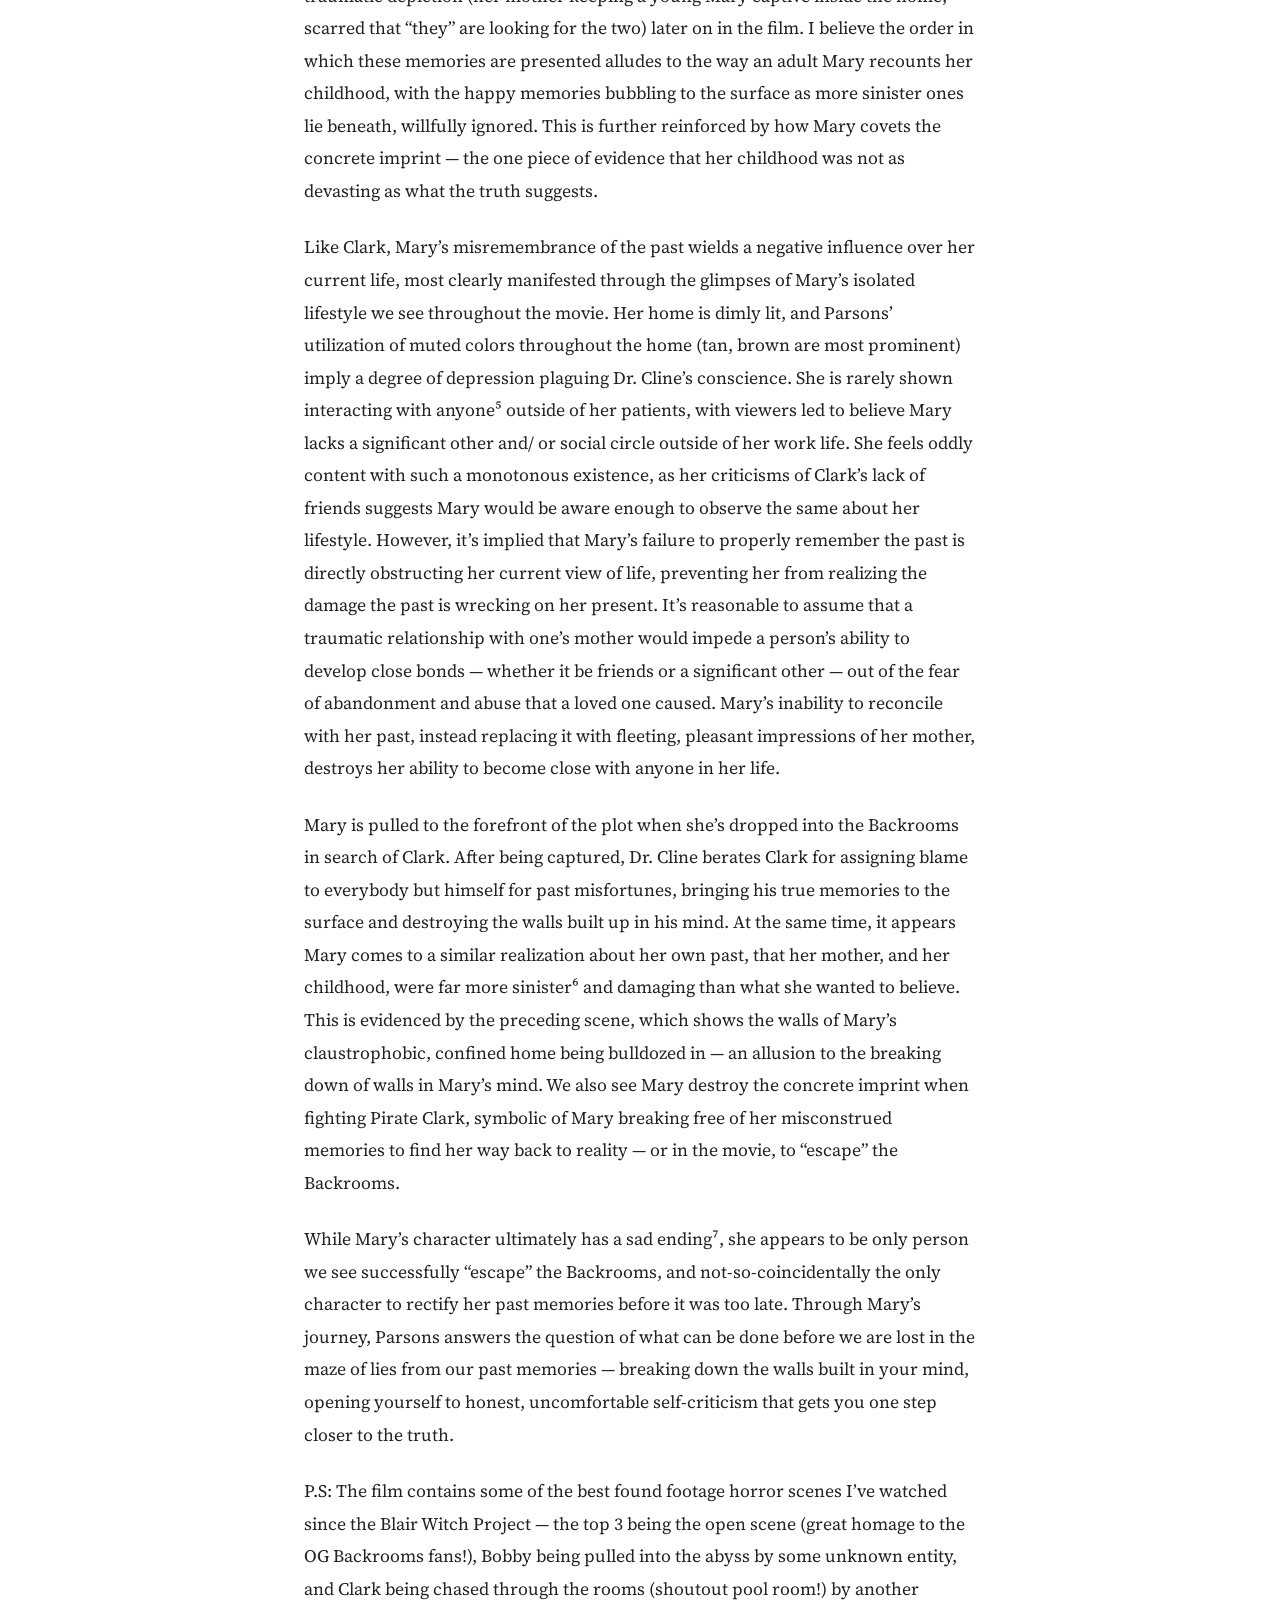
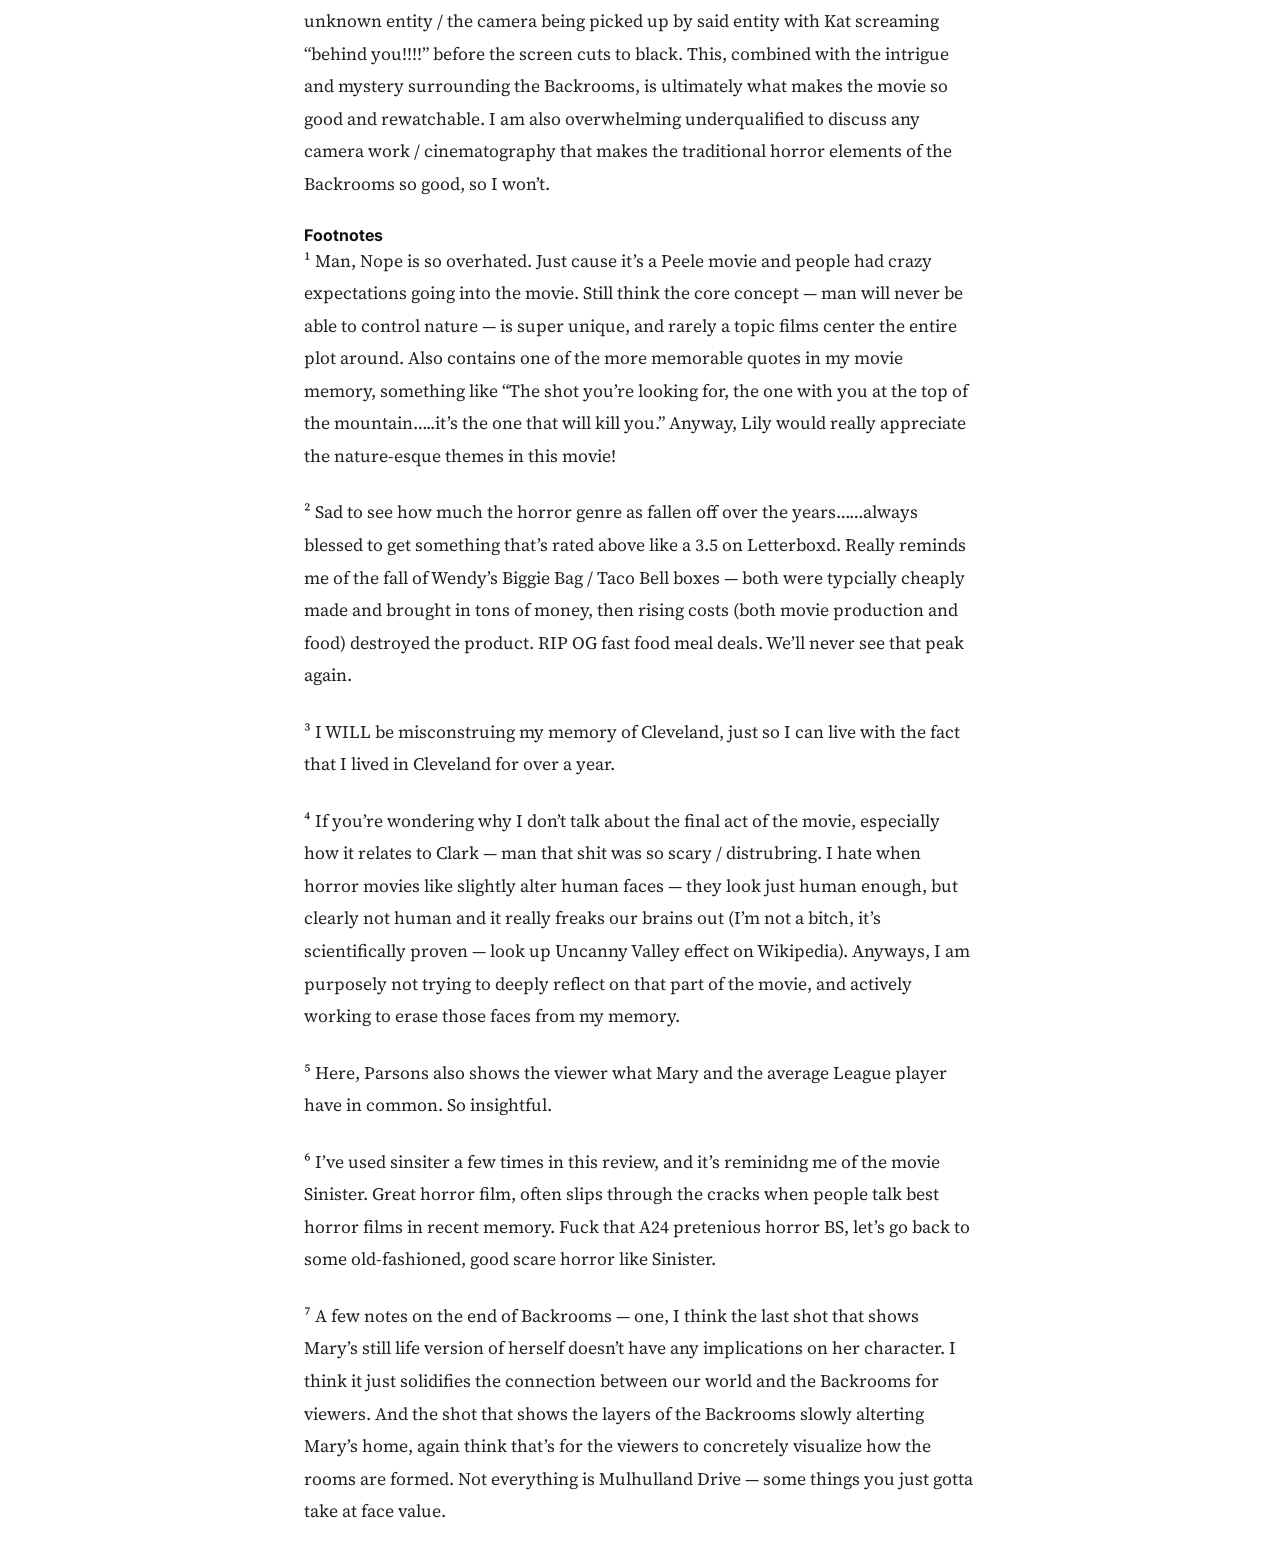
==== commit fc0c9ee2: "Update backrooms.html" ====
--- a/backrooms.html
+++ b/backrooms.html
@@ -30,7 +30,7 @@
       <span class="byline">By Justin · June 1, 2026</span>
     </div>
 
-    <img class="article-hero-img" src="your-image.jpg" alt="Article hero image">
+    <img class="article-hero-img" src="Backrooms Monster.jpg" alt="Backrooms entity">
 
     <div class="article-body">
       <p>The most memorable horror movies in recent memory have largely delivered on one key concept: grounding the plot in plausible, real-life experiences that are truly unnerving to the viewer. Hereditary centers around the slow desmise of family relationships following the death of a daughter, Get Out calls out unpsoken racial tensions that still underpin American culture, and Nope¹ challenges the idea that humans have (or can) truly gained control on the environment they live in. They bring uncomfortable ideas to the forefrunt of our minds, embody them into traditional horror elements, and offer an explanation on how we should face these ideas through the character’s interactions with these elements. All that to say, the true horror lies within the themes that underpin the movie, not the jump scares and unsettling monsters².</p>
@@ -55,33 +55,33 @@
 
       <h3>Finding A Way Out</h3>
         
-      <p>To navigate our endless trove of false memories, the film offers Dr. Mary Cline’s story as the roadmap out of the maze. Despite her own experience with trauma — namely her abusive, and likely schizophrenic mother that terrorized her childhood — Dr. Cline is able to “break “ the walls of her false memories through a brutally honest confrontation of the past.<p>
+      <p>To navigate our endless trove of false memories, the film offers Dr. Mary Cline’s story as the roadmap out of the maze. Despite her own experience with trauma — namely her abusive, and likely schizophrenic mother that terrorized her childhood — Dr. Cline is able to “break “ the walls of her false memories through a brutally honest confrontation of the past.</p>
 
-      <p>We are given an intimate look at Mary’s childhood throughout the film, with Parsons first showing us a fond memory (Mary and her mother leaving handprints on the fresh concrete outside their new home) juxtaposed with a far more traumatic depiction (her mother keeping a young Mary captive inside the home, scarred that “they” are looking for the two) later on in the film. I believe the order in which these memories are presented alludes to the way an adult Mary recounts her childhood, with the happy memories bubbling to the surface as more sinister ones lie beneath, willfully ignored. This is further reinforced by how Mary covets the concrete imprint — the one piece of evidence that her childhood was not as devasting as what the truth suggests.<p>
+      <p>We are given an intimate look at Mary’s childhood throughout the film, with Parsons first showing us a fond memory (Mary and her mother leaving handprints on the fresh concrete outside their new home) juxtaposed with a far more traumatic depiction (her mother keeping a young Mary captive inside the home, scarred that “they” are looking for the two) later on in the film. I believe the order in which these memories are presented alludes to the way an adult Mary recounts her childhood, with the happy memories bubbling to the surface as more sinister ones lie beneath, willfully ignored. This is further reinforced by how Mary covets the concrete imprint — the one piece of evidence that her childhood was not as devasting as what the truth suggests.</p>
     
-      <p>Like Clark, Mary’s misremembrance of the past wields a negative influence over her current life, most clearly manifested through the glimpses of Mary’s isolated lifestyle we see throughout the movie. Her home is dimly lit, and Parsons’ utilization of muted colors throughout the home (tan, brown are most prominent) imply a degree of depression plaguing Dr. Cline’s conscience. She is rarely shown interacting with anyone⁵ outside of her patients, with viewers led to believe Mary lacks a significant other and/ or social circle outside of her work life. She feels oddly content with such a monotonous existence, as her criticisms of Clark’s lack of friends suggests Mary would be aware enough to observe the same about her lifestyle. However, it’s implied that Mary’s failure to properly remember the past is directly obstructing her current view of life, preventing her from realizing the damage the past is wrecking on her present. It’s reasonable to assume that a traumatic relationship with one’s mother would impede a person’s ability to develop close bonds — whether it be friends or a significant other — out of the fear of abandonment and abuse that a loved one caused. Mary’s inability to reconcile with her past, instead replacing it with fleeting, pleasant impressions of her mother, destroys her ability to become close with anyone in her life.<p>
+      <p>Like Clark, Mary’s misremembrance of the past wields a negative influence over her current life, most clearly manifested through the glimpses of Mary’s isolated lifestyle we see throughout the movie. Her home is dimly lit, and Parsons’ utilization of muted colors throughout the home (tan, brown are most prominent) imply a degree of depression plaguing Dr. Cline’s conscience. She is rarely shown interacting with anyone⁵ outside of her patients, with viewers led to believe Mary lacks a significant other and/ or social circle outside of her work life. She feels oddly content with such a monotonous existence, as her criticisms of Clark’s lack of friends suggests Mary would be aware enough to observe the same about her lifestyle. However, it’s implied that Mary’s failure to properly remember the past is directly obstructing her current view of life, preventing her from realizing the damage the past is wrecking on her present. It’s reasonable to assume that a traumatic relationship with one’s mother would impede a person’s ability to develop close bonds — whether it be friends or a significant other — out of the fear of abandonment and abuse that a loved one caused. Mary’s inability to reconcile with her past, instead replacing it with fleeting, pleasant impressions of her mother, destroys her ability to become close with anyone in her life.</p>
     
-      <p>Mary is pulled to the forefront of the plot when she’s dropped into the Backrooms in search of Clark. After being captured, Dr. Cline berates Clark for assigning blame to everybody but himself for past misfortunes, bringing his true memories to the surface and destroying the walls built up in his mind. At the same time, it appears Mary comes to a similar realization about her own past, that her mother, and her childhood, were far more sinister⁶ and damaging than what she wanted to believe. This is evidenced by the preceding scene, which shows the walls of Mary’s claustrophobic, confined home being bulldozed in — an allusion to the breaking down of walls in Mary’s mind. We also see Mary destroy the concrete imprint when fighting Pirate Clark, symbolic of Mary breaking free of her misconstrued memories to find her way back to reality — or in the movie, to “escape” the Backrooms.<p>
+      <p>Mary is pulled to the forefront of the plot when she’s dropped into the Backrooms in search of Clark. After being captured, Dr. Cline berates Clark for assigning blame to everybody but himself for past misfortunes, bringing his true memories to the surface and destroying the walls built up in his mind. At the same time, it appears Mary comes to a similar realization about her own past, that her mother, and her childhood, were far more sinister⁶ and damaging than what she wanted to believe. This is evidenced by the preceding scene, which shows the walls of Mary’s claustrophobic, confined home being bulldozed in — an allusion to the breaking down of walls in Mary’s mind. We also see Mary destroy the concrete imprint when fighting Pirate Clark, symbolic of Mary breaking free of her misconstrued memories to find her way back to reality — or in the movie, to “escape” the Backrooms.</p>
 
-      <p>While Mary’s character ultimately has a sad ending⁷, she appears to be only person we see successfully “escape” the Backrooms, and not-so-coincidentally the only character to rectify her past memories before it was too late. Through Mary’s journey, Parsons answers the question of what can be done before we are lost in the maze of lies from our past memories — breaking down the walls built in your mind, opening yourself to honest, uncomfortable self-criticism that gets you one step closer to the truth.<p>
+      <p>While Mary’s character ultimately has a sad ending⁷, she appears to be only person we see successfully “escape” the Backrooms, and not-so-coincidentally the only character to rectify her past memories before it was too late. Through Mary’s journey, Parsons answers the question of what can be done before we are lost in the maze of lies from our past memories — breaking down the walls built in your mind, opening yourself to honest, uncomfortable self-criticism that gets you one step closer to the truth.</p>
 
-      <p>P.S: The film contains some of the best found footage horror scenes I’ve watched since the Blair Witch Project — the top 3 being the open scene (great homage to the OG Backrooms fans!), Bobby being pulled into the abyss by some unknown entity, and Clark being chased through the rooms (shoutout pool room!) by another unknown entity / the camera being picked up by said entity with Kat screaming “behind you!!!!” before the screen cuts to black. This, combined with the intrigue and mystery surrounding the Backrooms, is ultimately what makes the movie so good and rewatchable. I am also overwhelming underqualified to discuss any camera work / cinematography that makes the traditional horror elements of the Backrooms so good, so I won’t.<p>
+      <p>P.S: The film contains some of the best found footage horror scenes I’ve watched since the Blair Witch Project — the top 3 being the open scene (great homage to the OG Backrooms fans!), Bobby being pulled into the abyss by some unknown entity, and Clark being chased through the rooms (shoutout pool room!) by another unknown entity / the camera being picked up by said entity with Kat screaming “behind you!!!!” before the screen cuts to black. This, combined with the intrigue and mystery surrounding the Backrooms, is ultimately what makes the movie so good and rewatchable. I am also overwhelming underqualified to discuss any camera work / cinematography that makes the traditional horror elements of the Backrooms so good, so I won’t.</p>
 
       <h4>Footnotes</h4>    
       
-      <p>¹ Man, Nope is so overhated. Just cause it’s a Peele movie and people had crazy expectations going into the movie. Still think the core concept — man will never be able to control nature — is super unique, and rarely a topic films center the entire plot around. Also contains one of the more memorable quotes in my movie memory, something like “The shot you’re looking for, the one with you at the top of the mountain…..it’s the one that will kill you.” Anyway, Lily would really appreciate the nature-esque themes in this movie!<p>
+      <p>¹ Man, Nope is so overhated. Just cause it’s a Peele movie and people had crazy expectations going into the movie. Still think the core concept — man will never be able to control nature — is super unique, and rarely a topic films center the entire plot around. Also contains one of the more memorable quotes in my movie memory, something like “The shot you’re looking for, the one with you at the top of the mountain…..it’s the one that will kill you.” Anyway, Lily would really appreciate the nature-esque themes in this movie!</p>
     
-      <p>² Sad to see how much the horror genre as fallen off over the years……always blessed to get something that’s rated above like a 3.5 on Letterboxd. Really reminds me of the fall of Wendy’s Biggie Bag / Taco Bell boxes — both were typcially cheaply made and brought in tons of money, then rising costs (both movie production and food) destroyed the product. RIP OG fast food meal deals. We’ll never see that peak again.<p>    
+      <p>² Sad to see how much the horror genre as fallen off over the years……always blessed to get something that’s rated above like a 3.5 on Letterboxd. Really reminds me of the fall of Wendy’s Biggie Bag / Taco Bell boxes — both were typcially cheaply made and brought in tons of money, then rising costs (both movie production and food) destroyed the product. RIP OG fast food meal deals. We’ll never see that peak again.</p>    
     
       <p>³ I WILL be misconstruing my memory of Cleveland, just so I can live with the fact that I lived in Cleveland for over a year.<p>    
      
-      <p>⁴ If you’re wondering why I don’t talk about the final act of the movie, especially how it relates to Clark — man that shit was so scary / distrubring. I hate when horror movies like slightly alter human faces — they look just human enough, but clearly not human and it really freaks our brains out (I’m not a bitch, it’s scientifically proven — look up Uncanny Valley effect on Wikipedia). Anyways, I am purposely not trying to deeply reflect on that part of the movie, and actively working to erase those faces from my memory.<p>
+      <p>⁴ If you’re wondering why I don’t talk about the final act of the movie, especially how it relates to Clark — man that shit was so scary / distrubring. I hate when horror movies like slightly alter human faces — they look just human enough, but clearly not human and it really freaks our brains out (I’m not a bitch, it’s scientifically proven — look up Uncanny Valley effect on Wikipedia). Anyways, I am purposely not trying to deeply reflect on that part of the movie, and actively working to erase those faces from my memory.</p>
     
-      <p>⁵ Here, Parsons also shows the viewer what Mary and the average League player have in common. So insightful.<p>
+      <p>⁵ Here, Parsons also shows the viewer what Mary and the average League player have in common. So insightful.</p>
 
-      <p>⁶ I’ve used sinsiter a few times in this review, and it’s reminidng me of the movie Sinister. Great horror film, often slips through the cracks when people talk best horror films in recent memory. Fuck that A24 pretenious horror BS, let’s go back to some old-fashioned, good scare horror like Sinister.<p>
+      <p>⁶ I’ve used sinsiter a few times in this review, and it’s reminidng me of the movie Sinister. Great horror film, often slips through the cracks when people talk best horror films in recent memory. Fuck that A24 pretenious horror BS, let’s go back to some old-fashioned, good scare horror like Sinister.</p>
 
-      <p>⁷ A few notes on the end of Backrooms — one, I think the last shot that shows Mary’s still life version of herself doesn’t have any implications on her character. I think it just solidifies the connection between our world and the Backrooms for viewers. And the shot that shows the layers of the Backrooms slowly alterting Mary’s home, again think that’s for the viewers to concretely visualize how the rooms are formed. Not everything is Mulhulland Drive — some things you just gotta take at face value.<p>
+      <p>⁷ A few notes on the end of Backrooms — one, I think the last shot that shows Mary’s still life version of herself doesn’t have any implications on her character. I think it just solidifies the connection between our world and the Backrooms for viewers. And the shot that shows the layers of the Backrooms slowly alterting Mary’s home, again think that’s for the viewers to concretely visualize how the rooms are formed. Not everything is Mulhulland Drive — some things you just gotta take at face value.</p>
     
     </div>
 
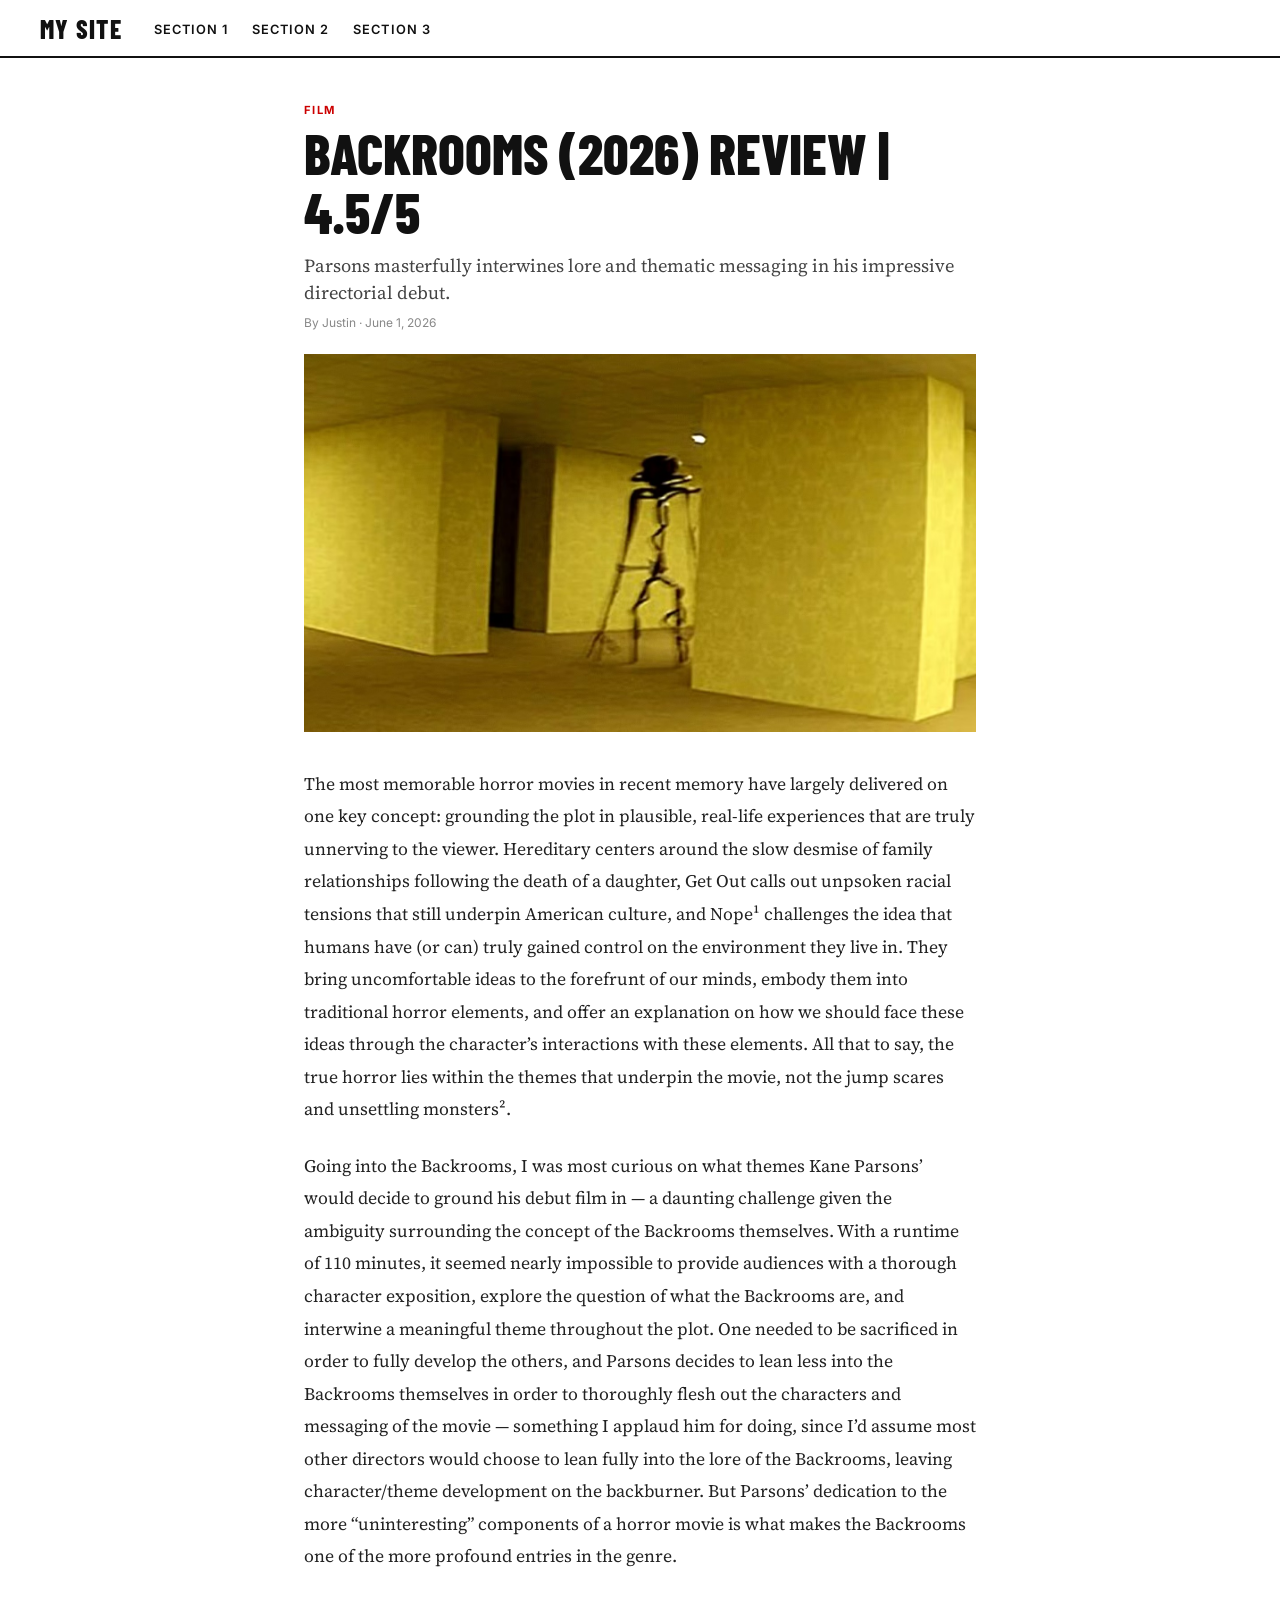
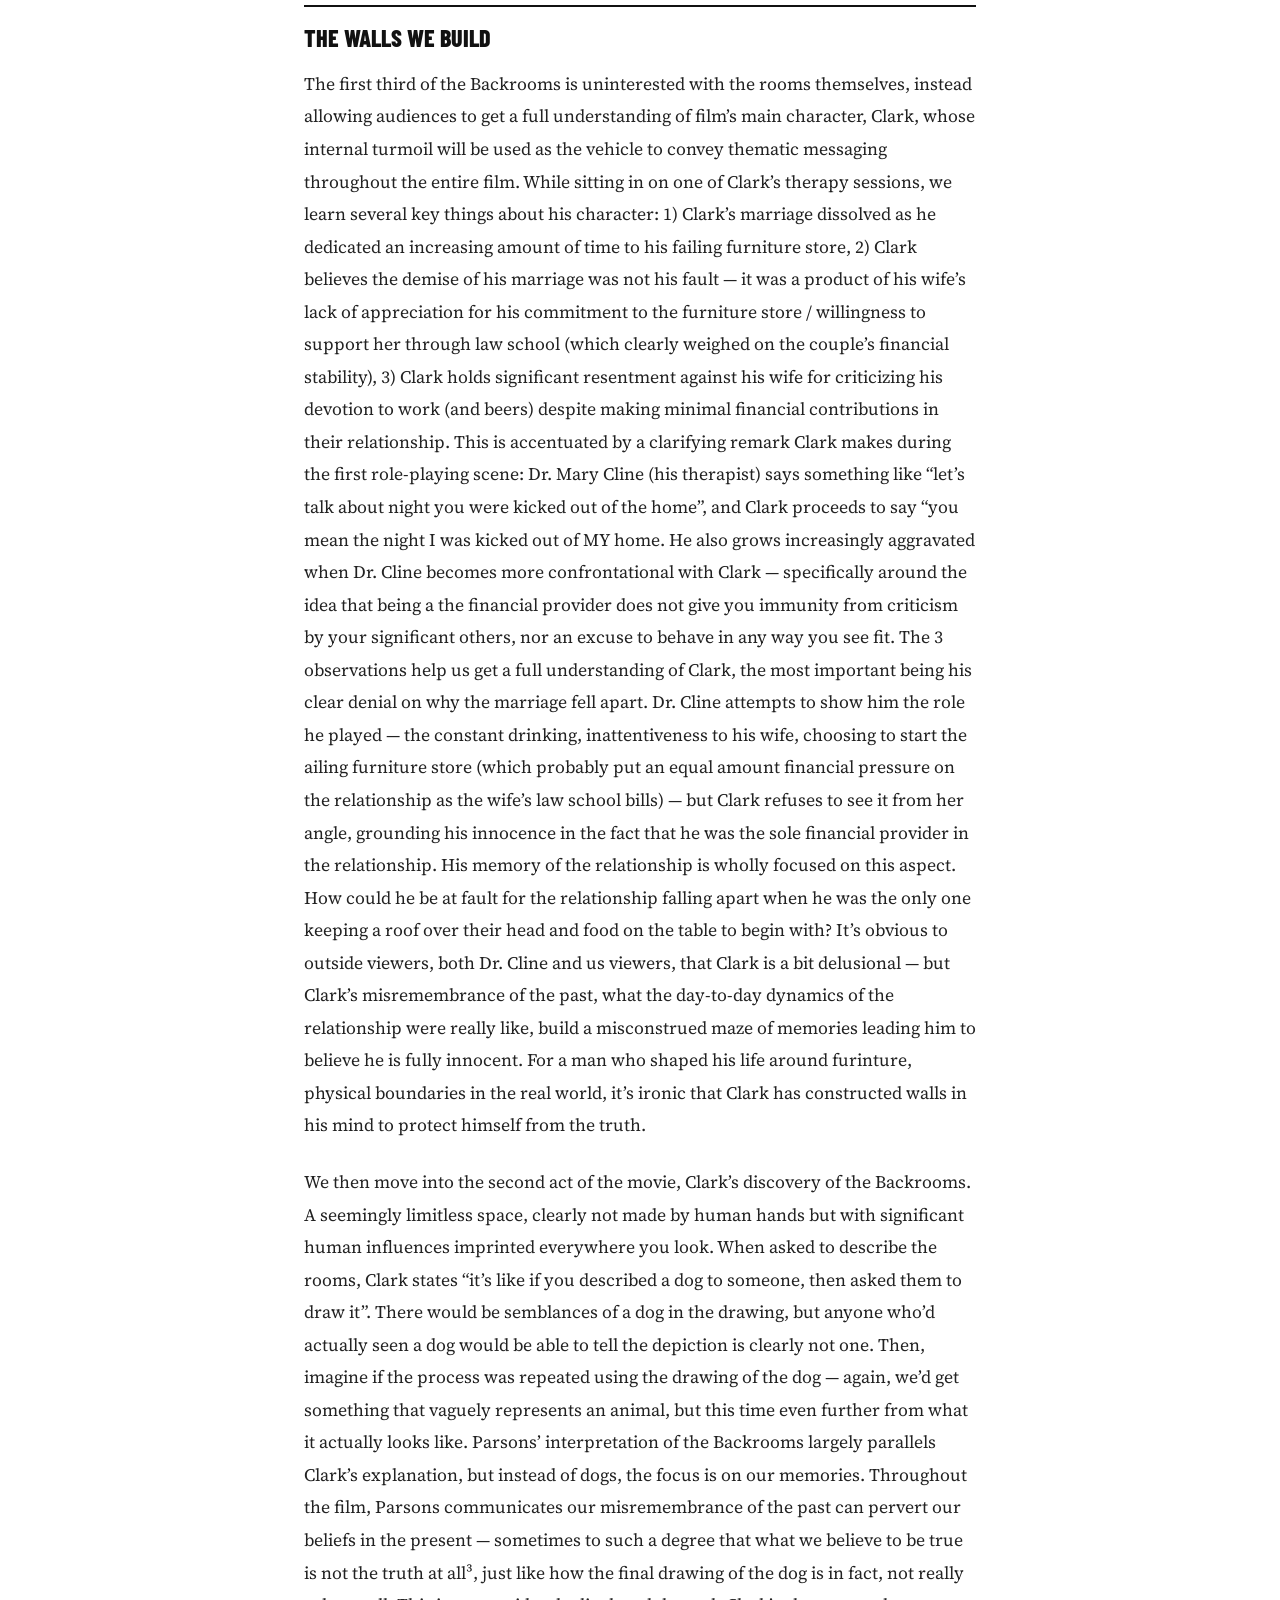
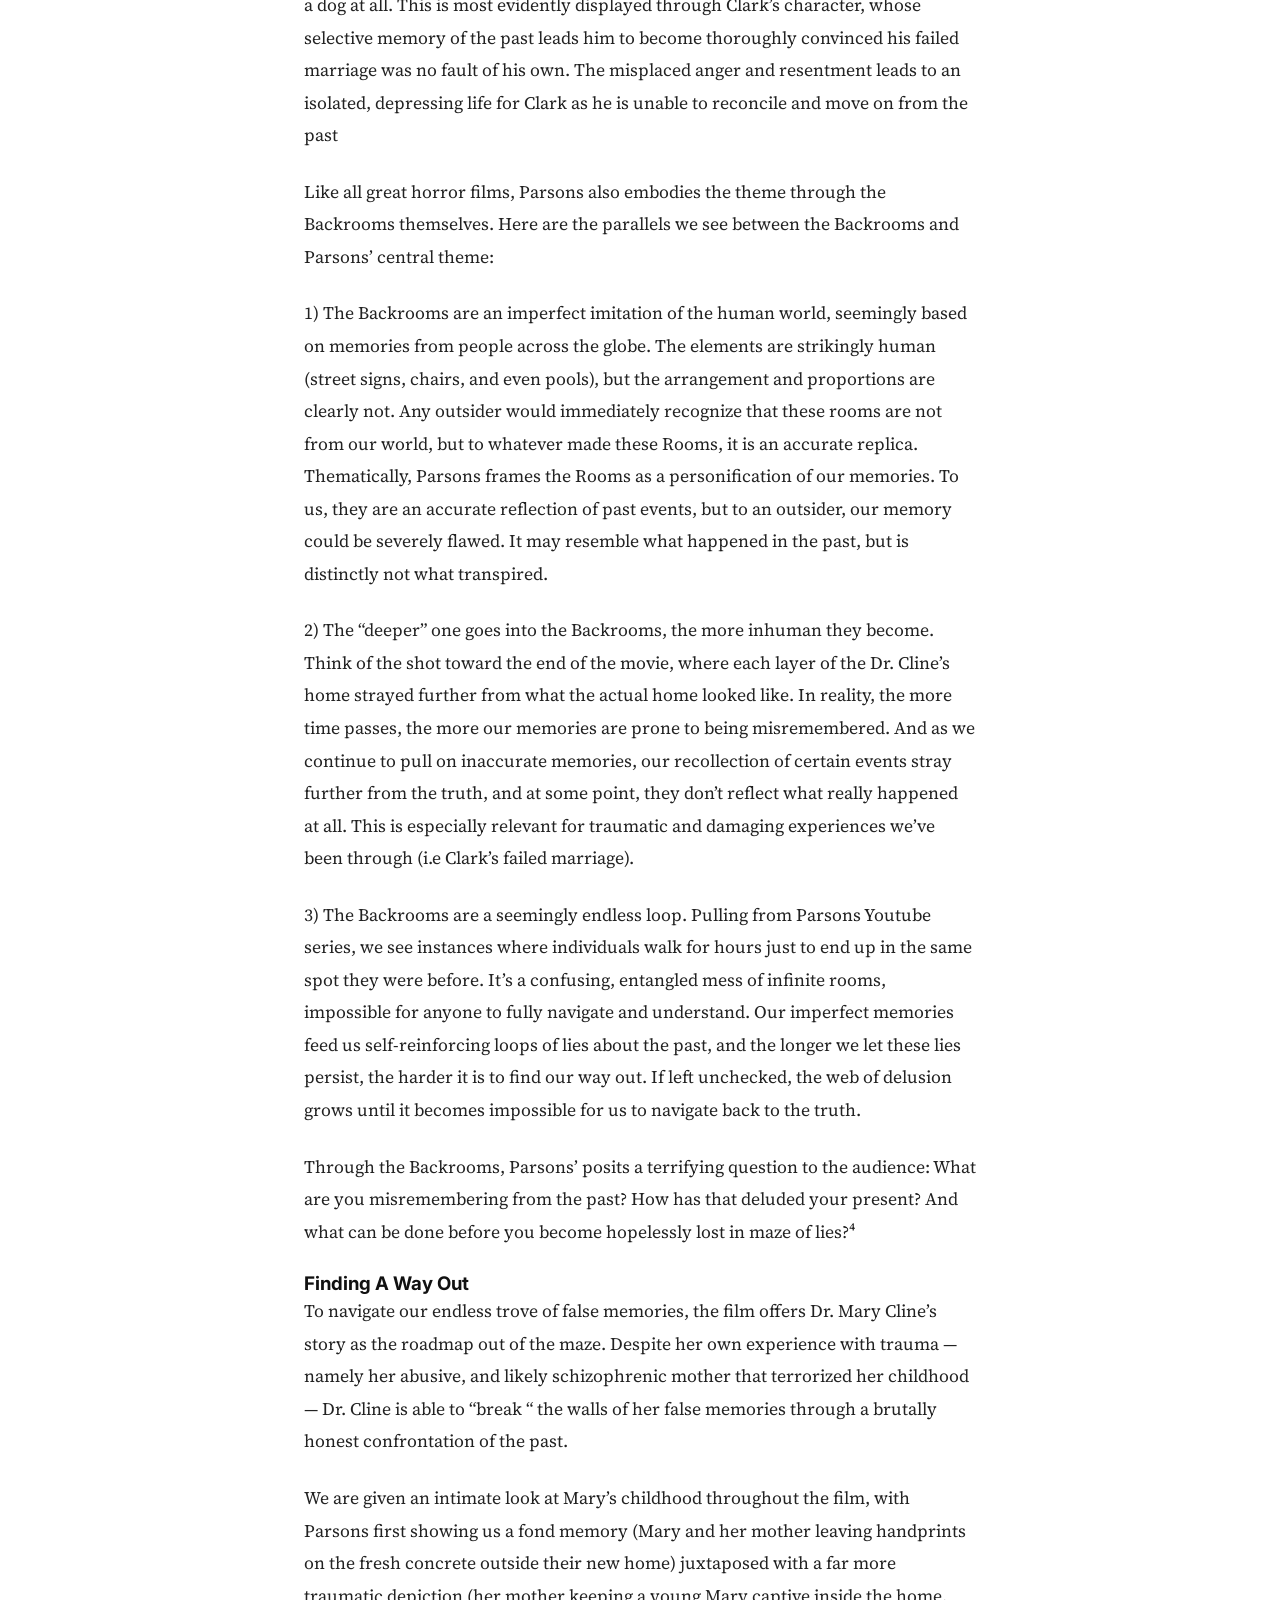
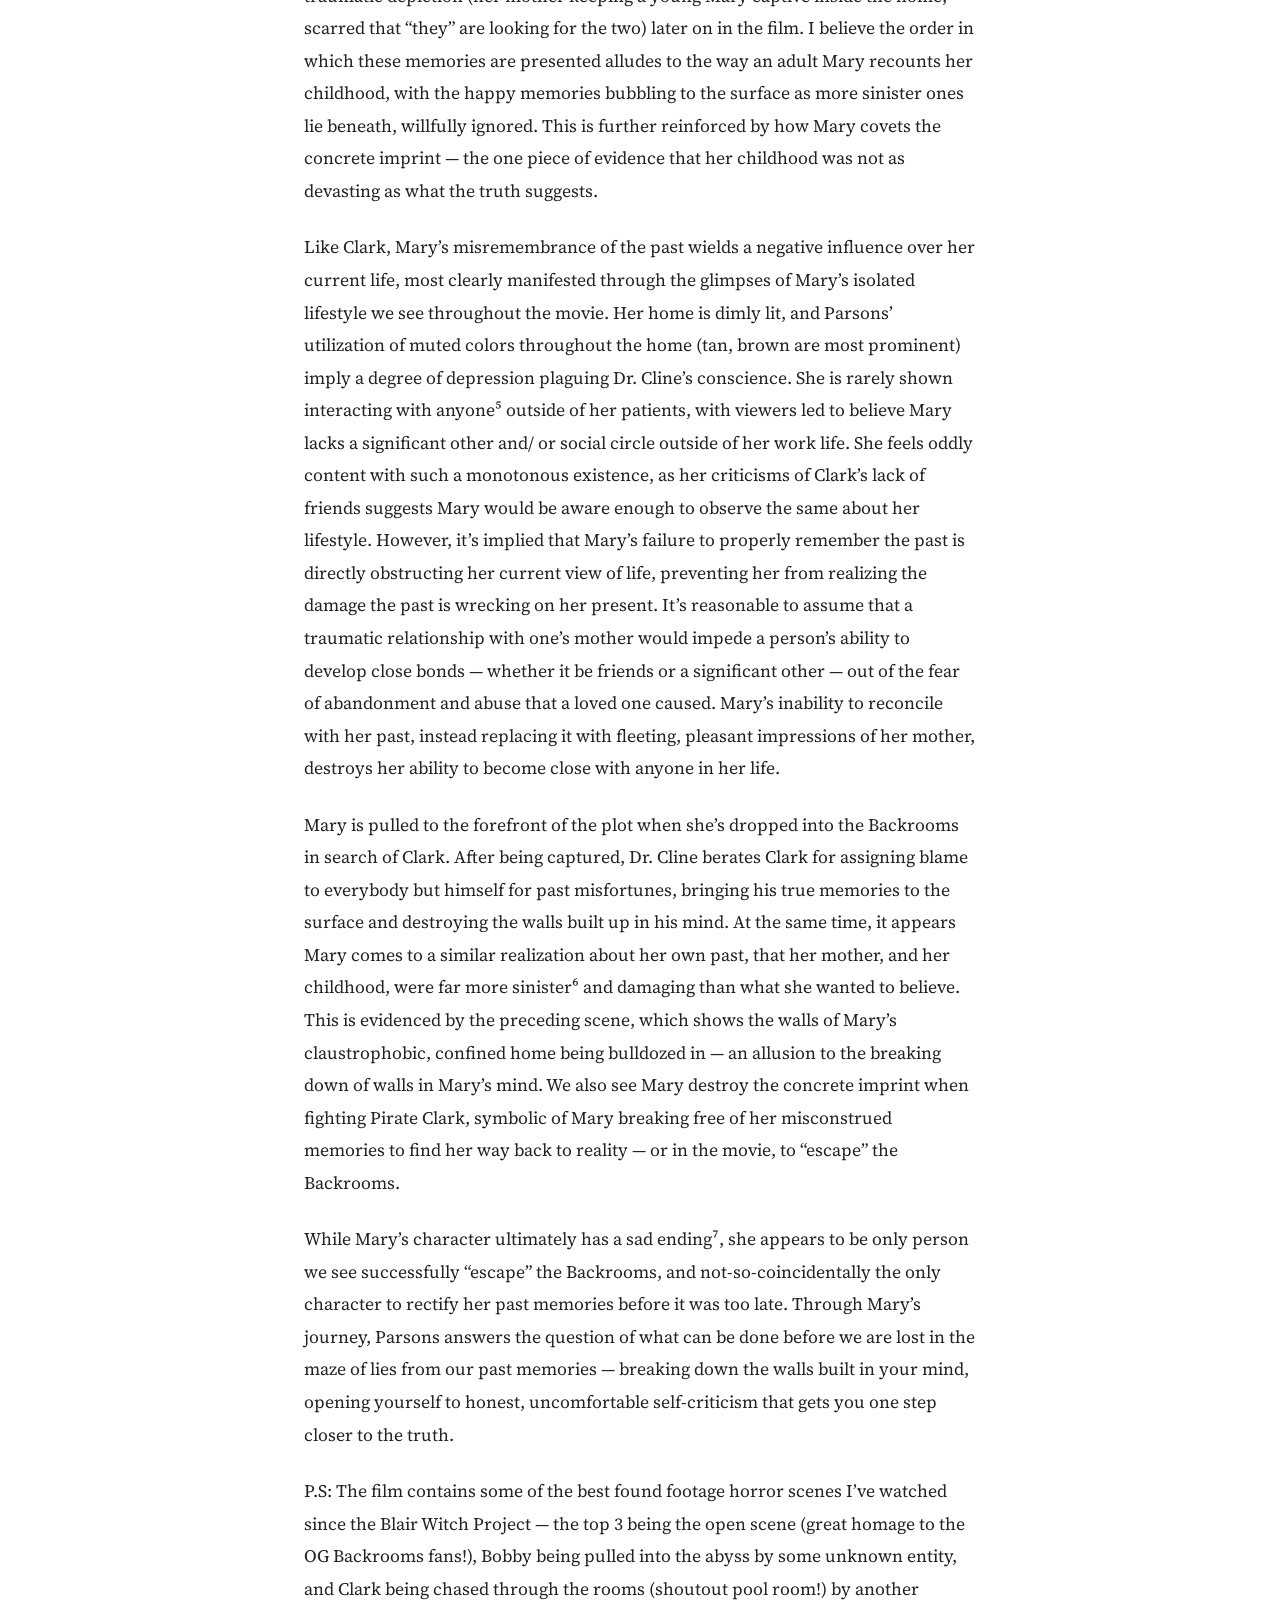
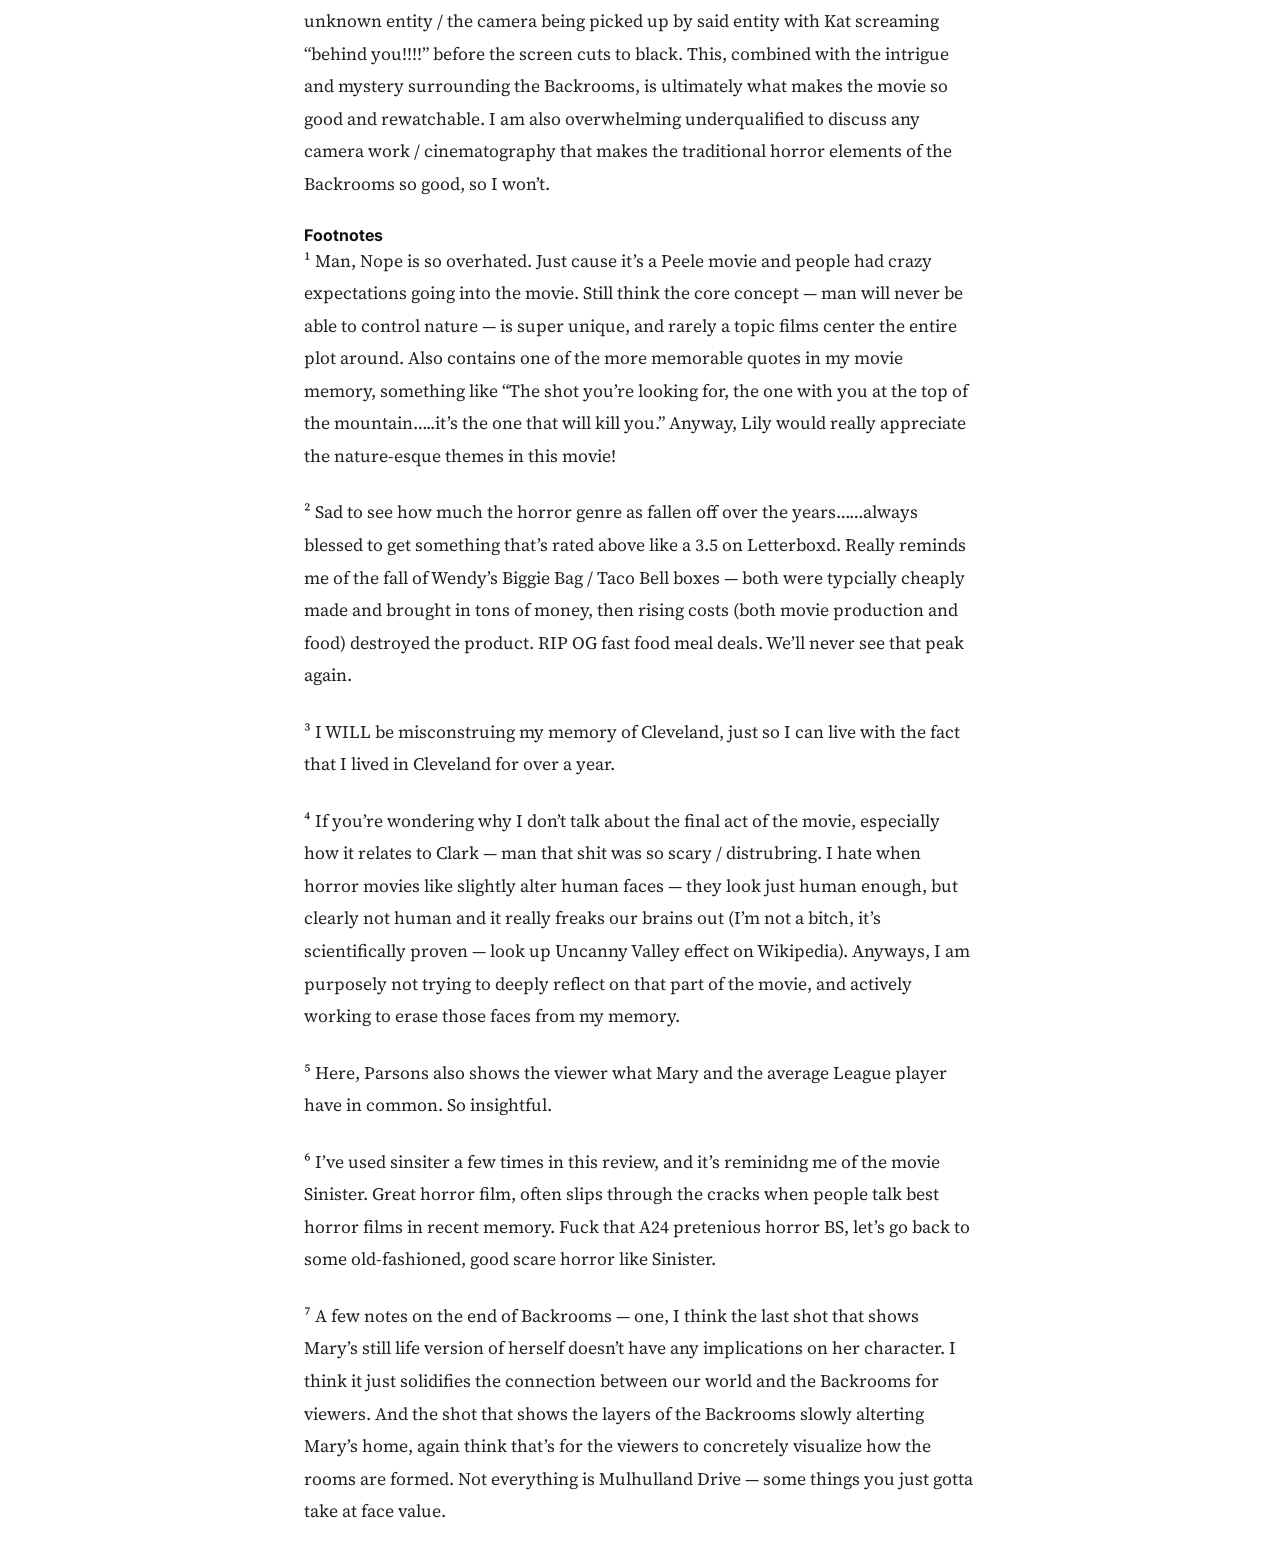
==== commit 4e523bf4: "Update backrooms.html" ====
--- a/backrooms.html
+++ b/backrooms.html
@@ -24,13 +24,13 @@
   <article class="article-wrapper">
 
     <div class="article-header">
-      <span class="eyebrow">NBA</span>
+      <span class="eyebrow">Film</span>
       <h1 class="article-headline">Backrooms (2026) Review | 4.5/5</h1>
       <p class="article-dek">Parsons masterfully interwines lore and thematic messaging in his impressive directorial debut.</p>
       <span class="byline">By Justin · June 1, 2026</span>
     </div>
 
-    <img class="article-hero-img" src="Backrooms Monster.jpg" alt="Backrooms entity">
+    <img class="article-hero-img" src="backroomsmonster.jpg" alt="Backrooms entity">
 
     <div class="article-body">
       <p>The most memorable horror movies in recent memory have largely delivered on one key concept: grounding the plot in plausible, real-life experiences that are truly unnerving to the viewer. Hereditary centers around the slow desmise of family relationships following the death of a daughter, Get Out calls out unpsoken racial tensions that still underpin American culture, and Nope¹ challenges the idea that humans have (or can) truly gained control on the environment they live in. They bring uncomfortable ideas to the forefrunt of our minds, embody them into traditional horror elements, and offer an explanation on how we should face these ideas through the character’s interactions with these elements. All that to say, the true horror lies within the themes that underpin the movie, not the jump scares and unsettling monsters².</p>
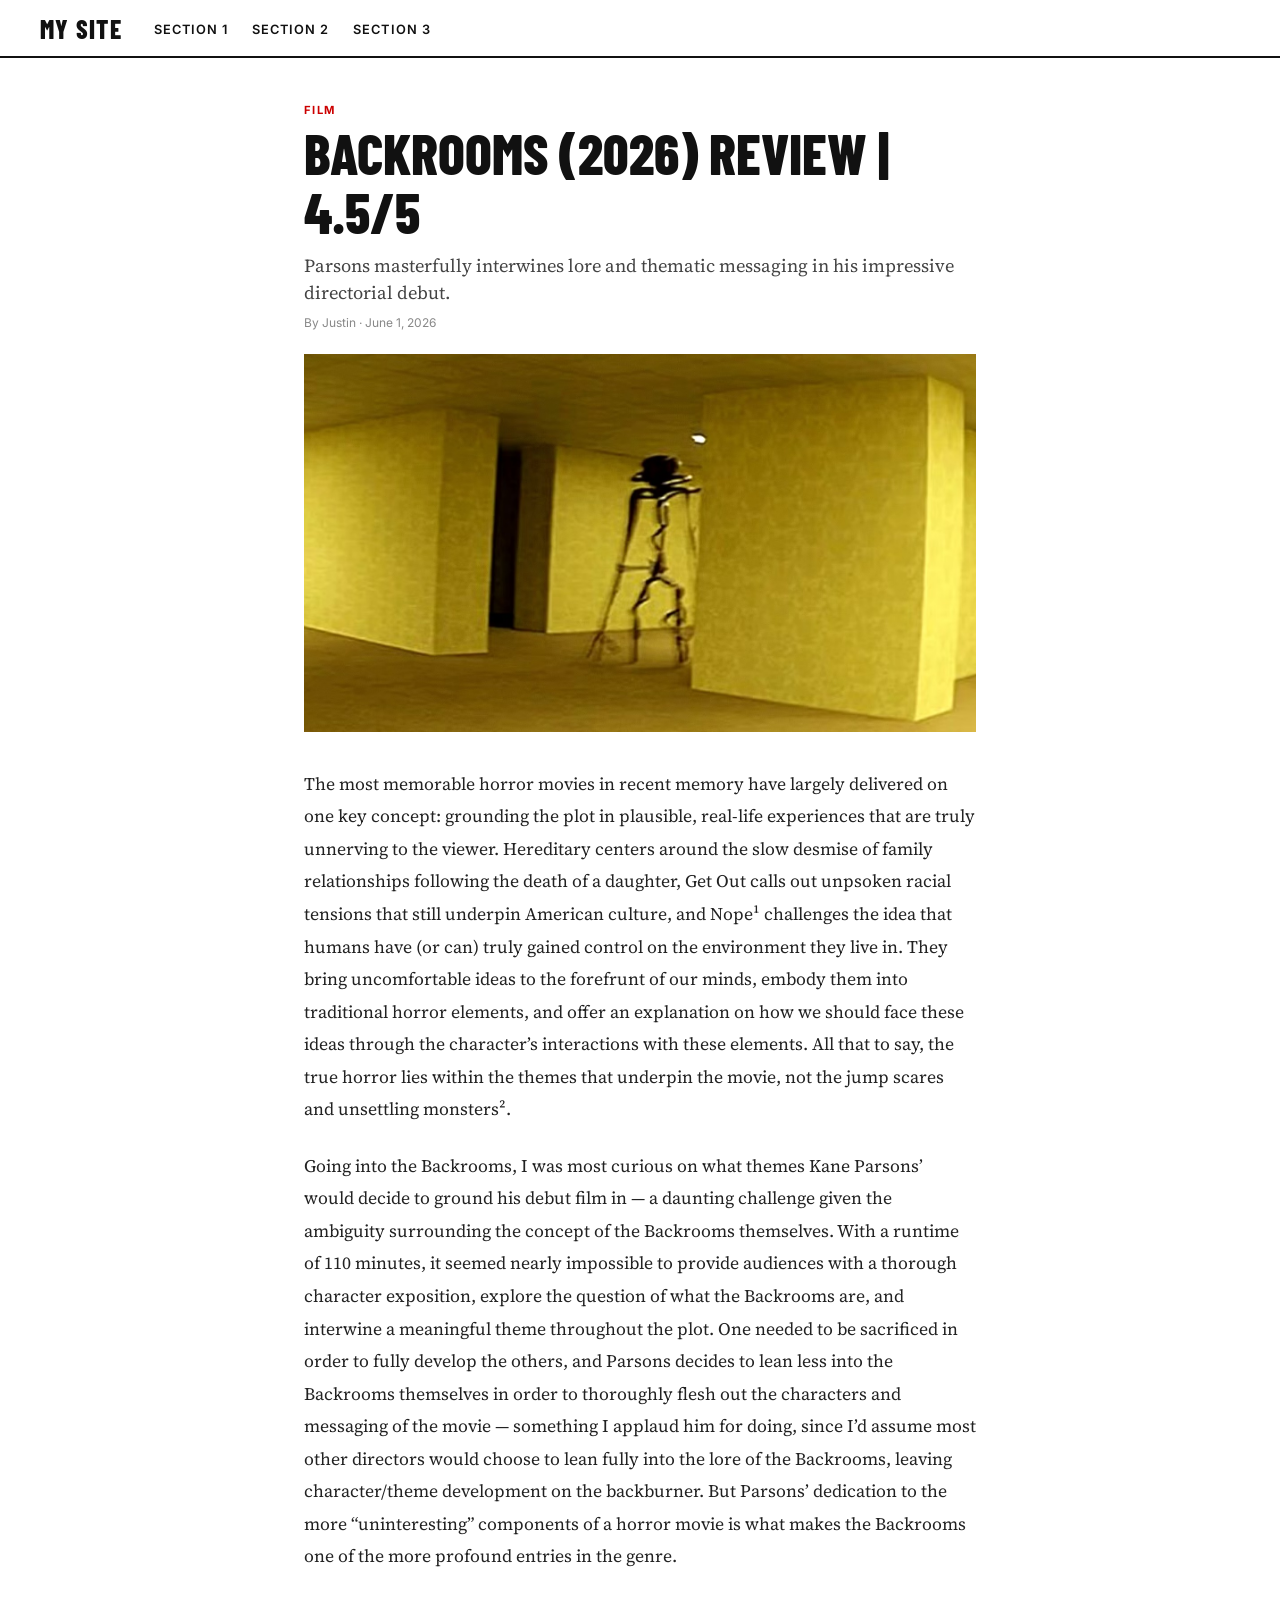
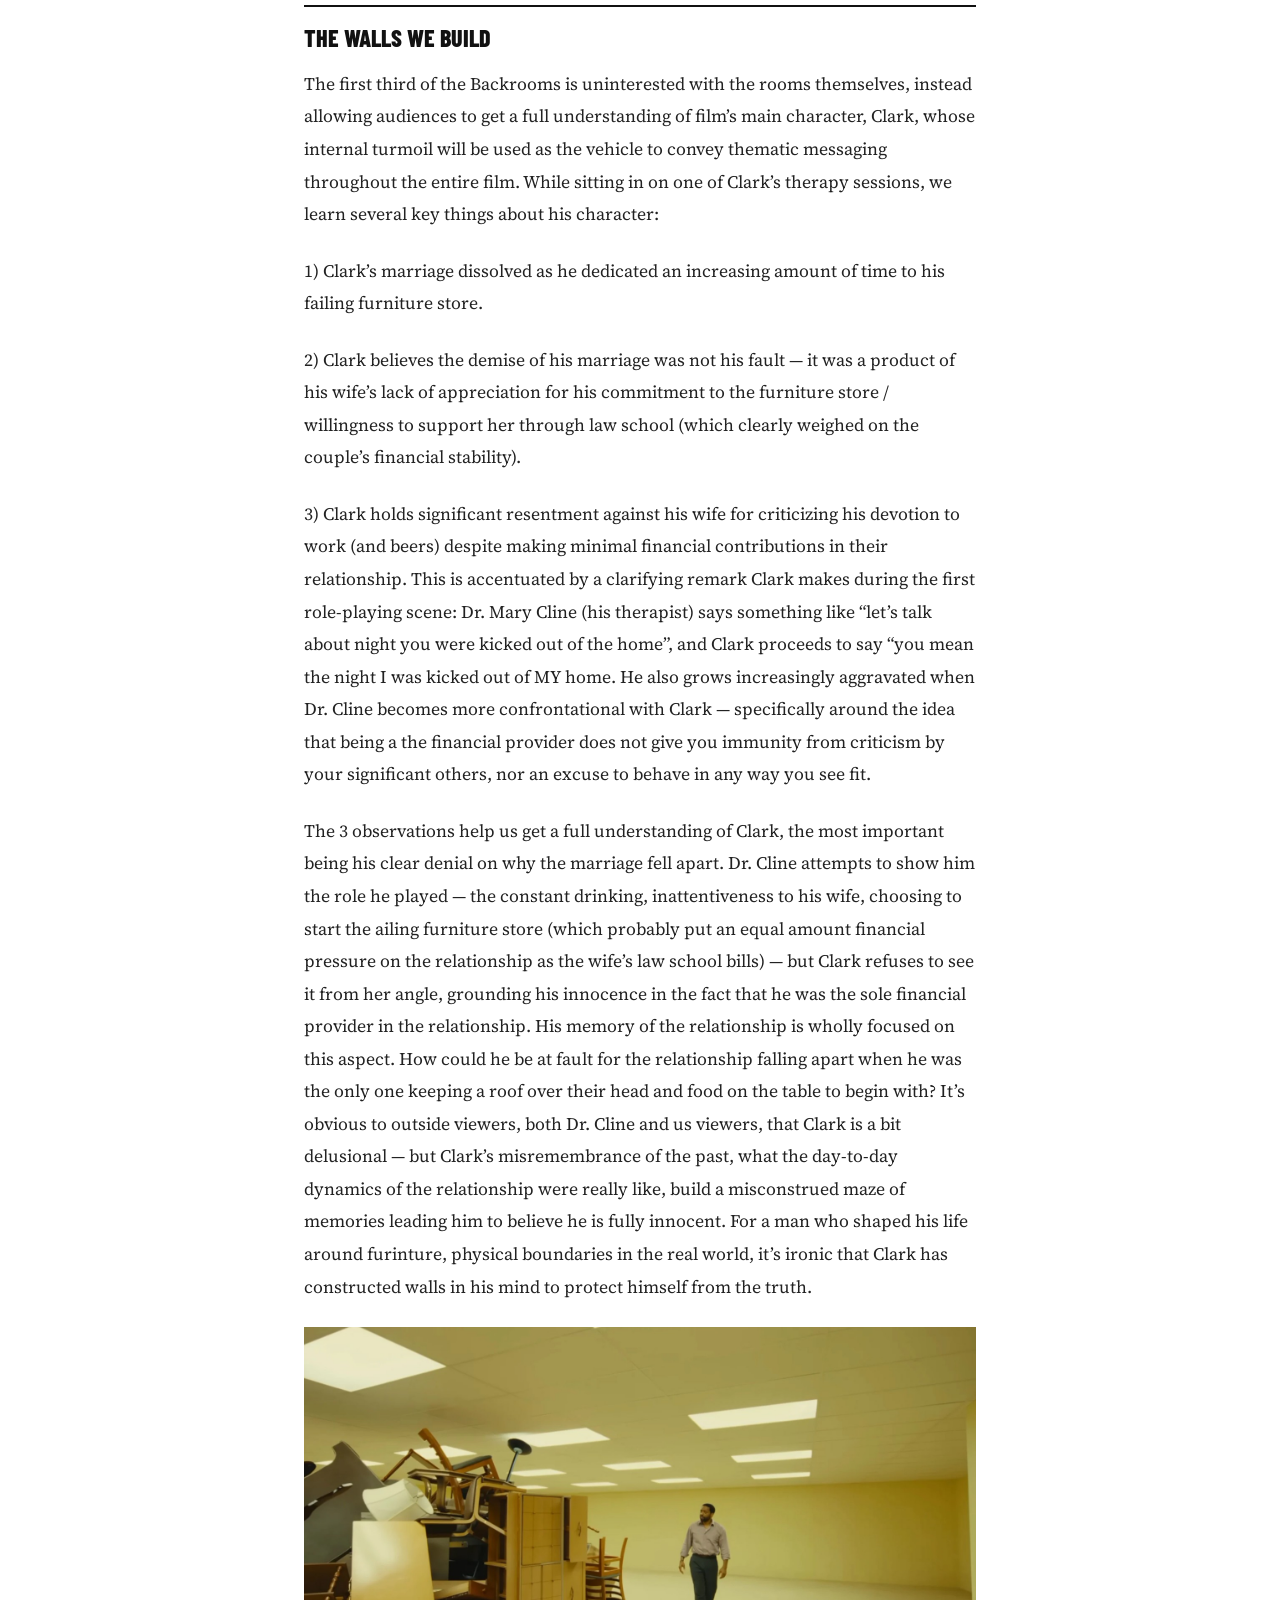
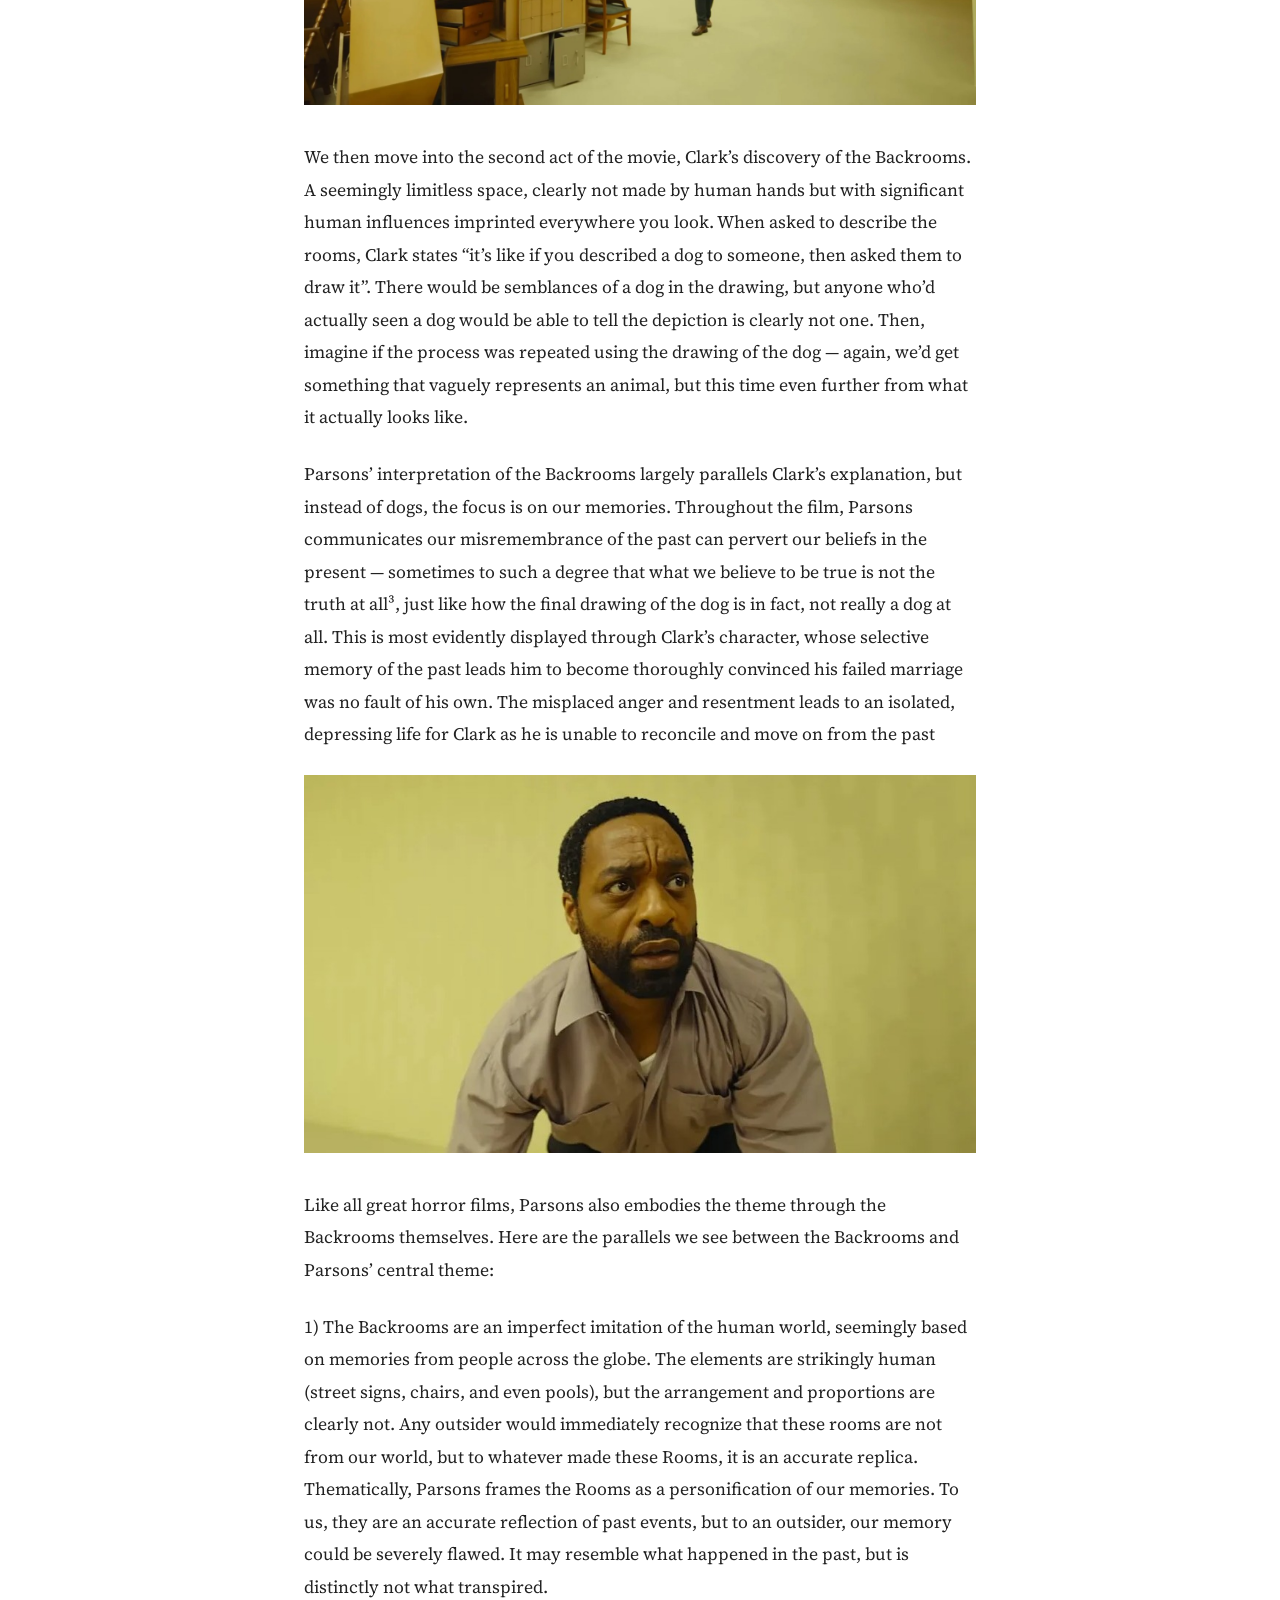
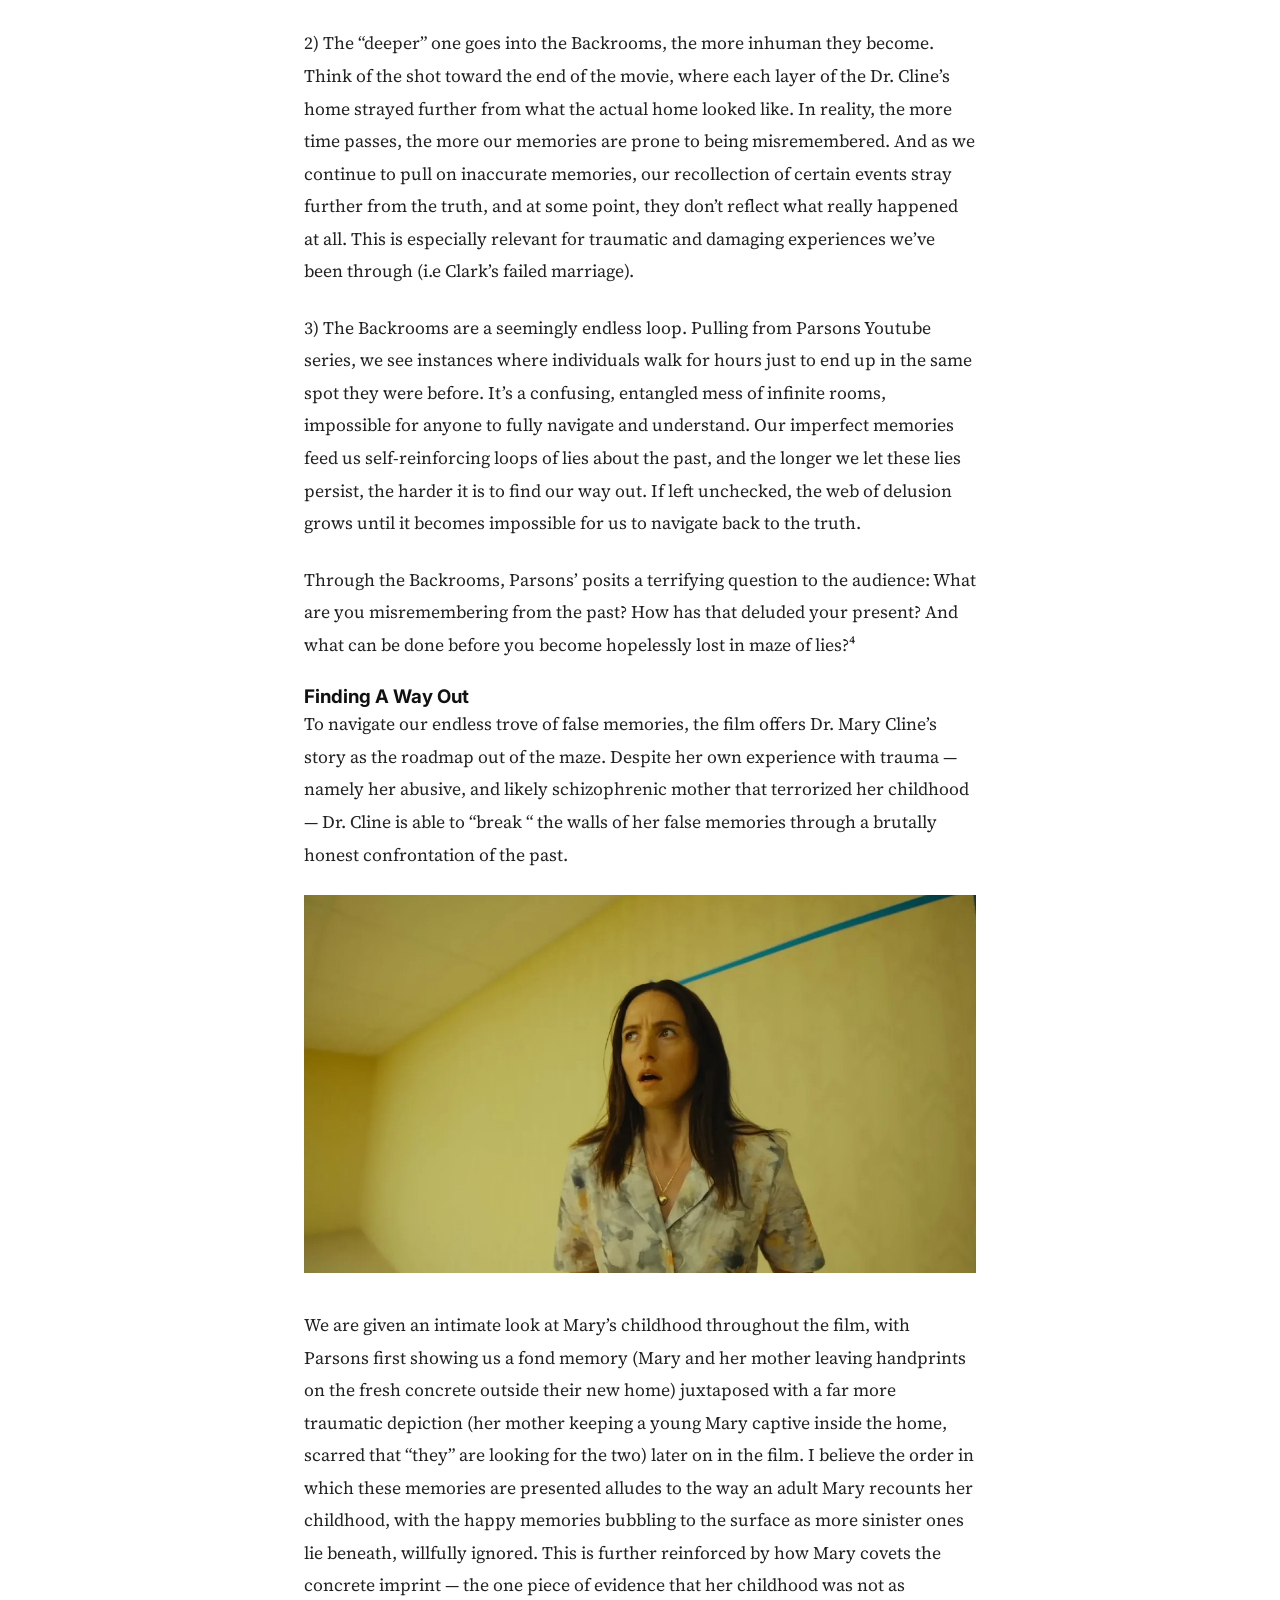
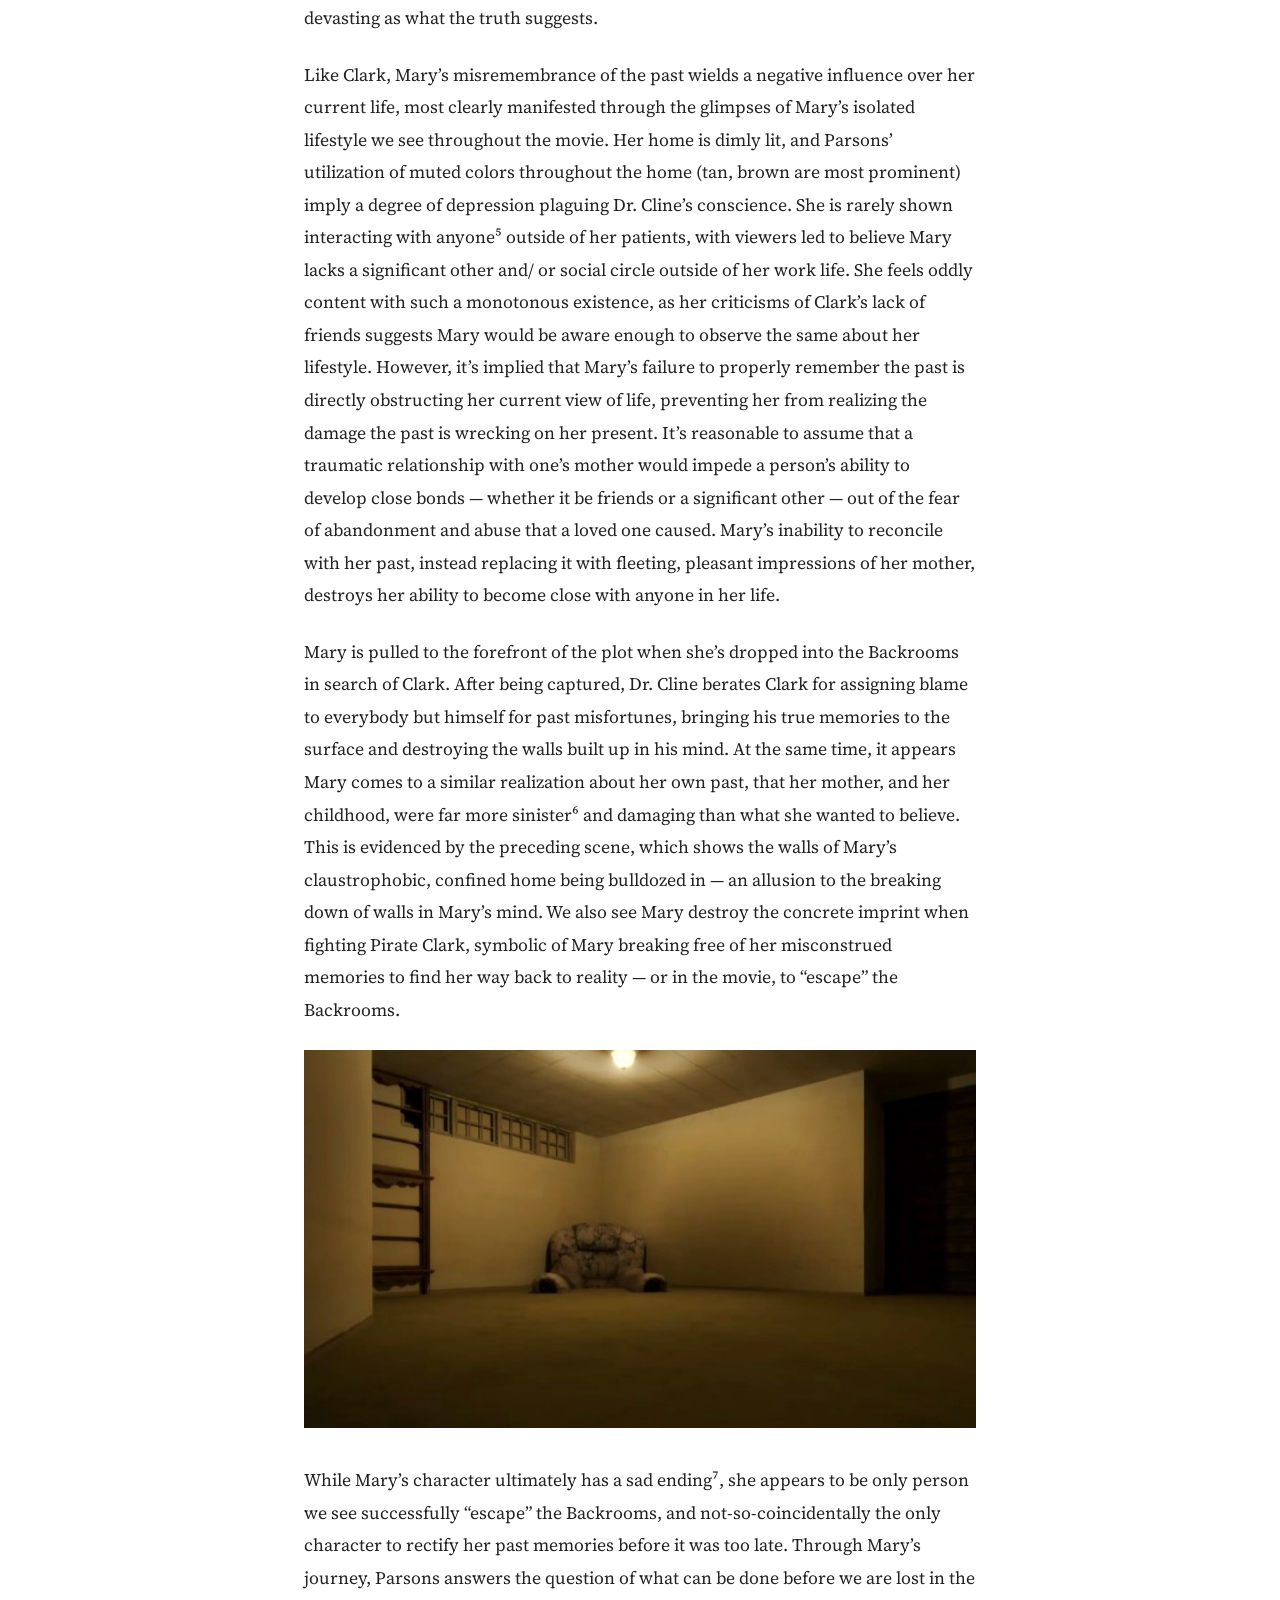
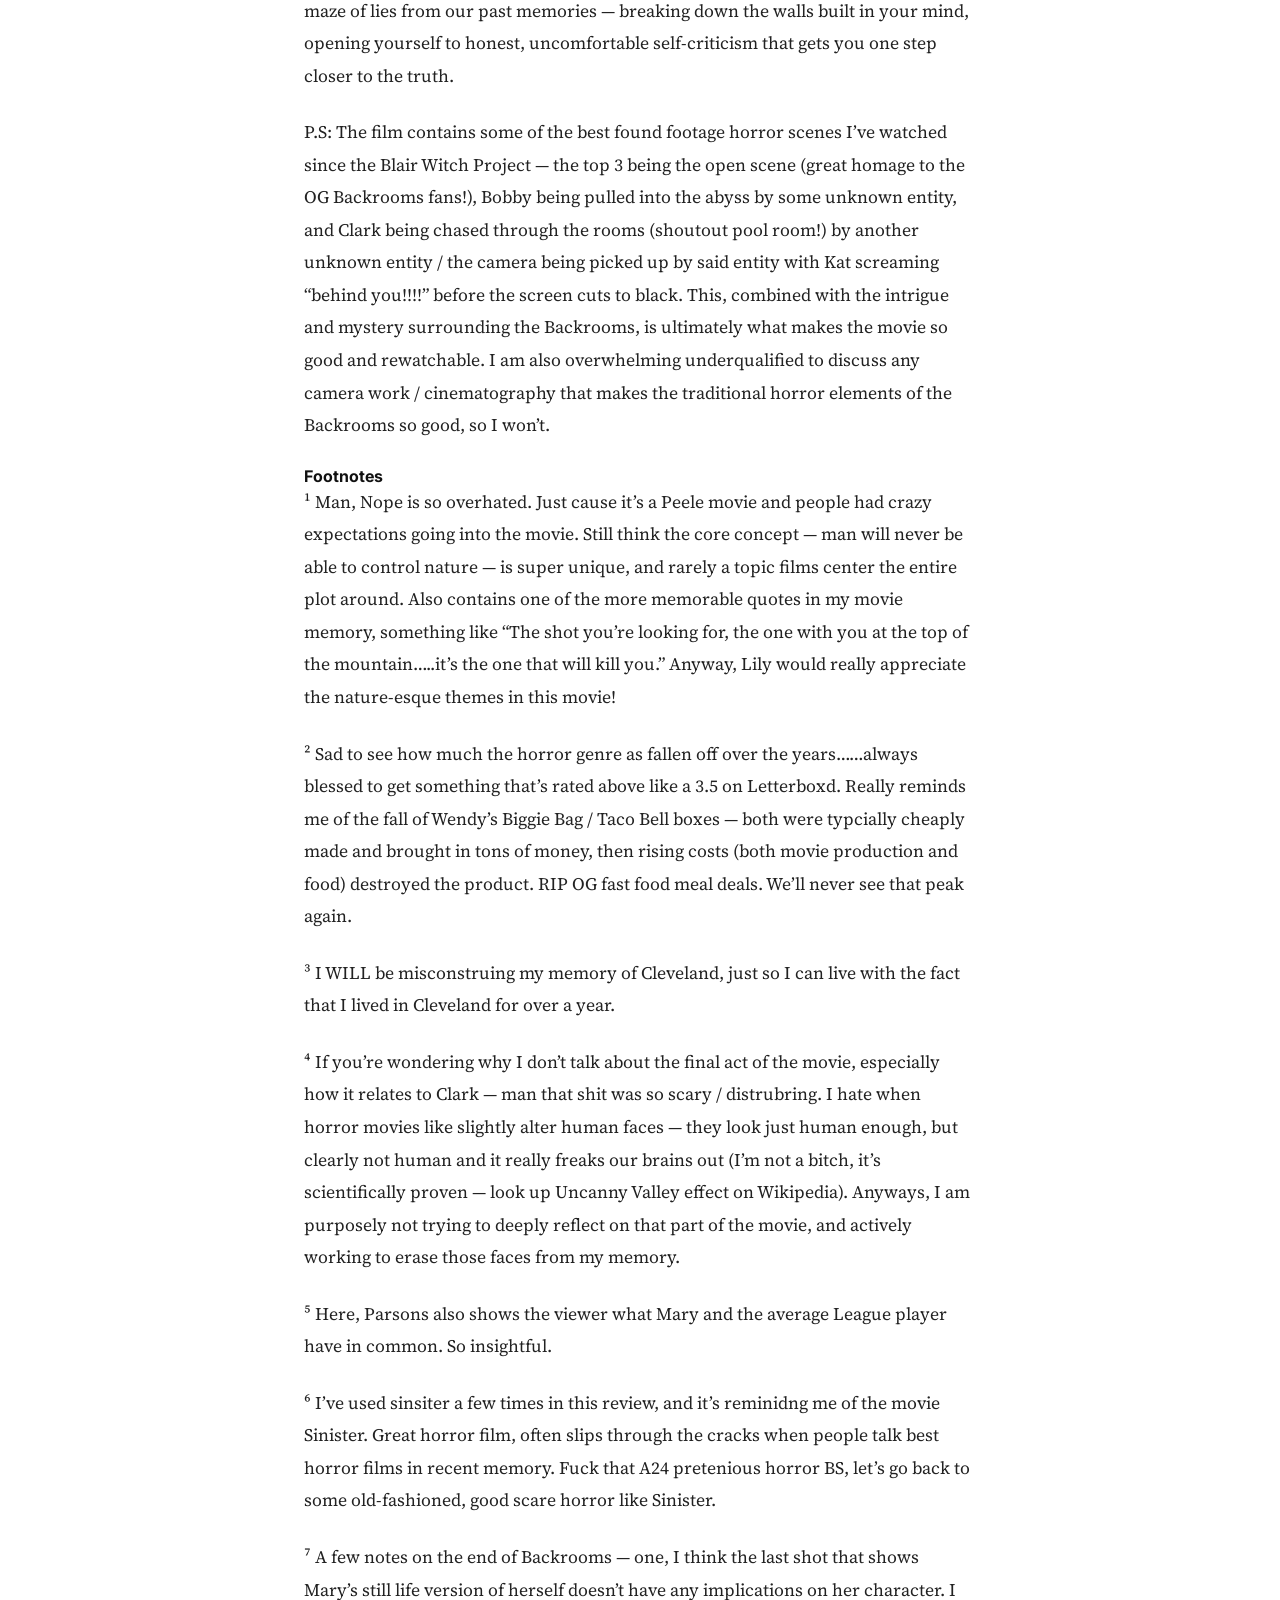
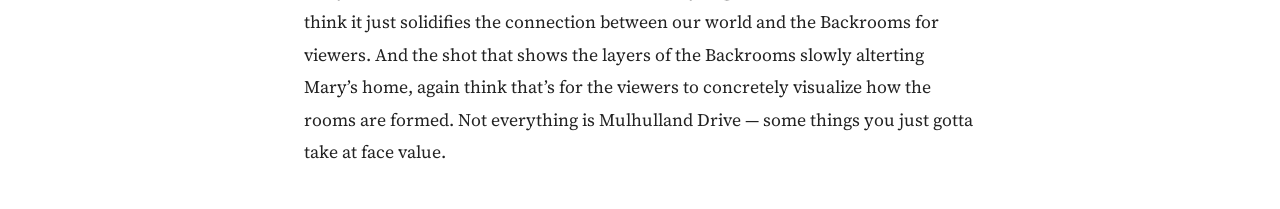
==== commit a3ecb8e7: "Update backrooms.html" ====
--- a/backrooms.html
+++ b/backrooms.html
@@ -39,10 +39,24 @@
 
       <h2>The Walls We Build</h2>
 
-      <p>The first third of the Backrooms is uninterested with the rooms themselves, instead allowing audiences to get a full understanding of film’s main character, Clark, whose internal turmoil will be used as the vehicle to convey thematic messaging throughout the entire film. While sitting in on one of Clark’s therapy sessions, we learn several key things about his character: 1) Clark’s marriage dissolved as he dedicated an increasing amount of time to his failing furniture store, 2) Clark believes the demise of his marriage was not his fault — it was a product of his wife’s lack of appreciation for his commitment to the furniture store / willingness to support her through law school (which clearly weighed on the couple’s financial stability), 3) Clark holds significant resentment against his wife for criticizing his devotion to work (and beers) despite making minimal financial contributions in their relationship. This is accentuated by a clarifying remark Clark makes during the first role-playing scene: Dr. Mary Cline (his therapist) says something like “let’s talk about night you were kicked out of the home”, and Clark proceeds to say “you mean the night I was kicked out of MY home. He also grows increasingly aggravated when Dr. Cline becomes more confrontational with Clark — specifically around the idea that being a the financial provider does not give you immunity from criticism by your significant others, nor an excuse to behave in any way you see fit. The 3 observations help us get a full understanding of Clark, the most important being his clear denial on why the marriage fell apart. Dr. Cline attempts to show him the role he played — the constant drinking, inattentiveness to his wife, choosing to start the ailing furniture store (which probably put an equal amount financial pressure on the relationship as the wife’s law school bills) — but Clark refuses to see it from her angle, grounding his innocence in the fact that he was the sole financial provider in the relationship. His memory of the relationship is wholly focused on this aspect. How could he be at fault for the relationship falling apart when he was the only one keeping a roof over their head and food on the table to begin with? It’s obvious to outside viewers, both Dr. Cline and us viewers, that Clark is a bit delusional — but Clark’s misremembrance of the past, what the day-to-day dynamics of the relationship were really like, build a misconstrued maze of memories leading him to believe he is fully innocent. For a man who shaped his life around furinture, physical boundaries in the real world, it’s ironic that Clark has constructed walls in his mind to protect himself from the truth.</p>
+      <p>The first third of the Backrooms is uninterested with the rooms themselves, instead allowing audiences to get a full understanding of film’s main character, Clark, whose internal turmoil will be used as the vehicle to convey thematic messaging throughout the entire film. While sitting in on one of Clark’s therapy sessions, we learn several key things about his character: 
+        
+      <p>1) Clark’s marriage dissolved as he dedicated an increasing amount of time to his failing furniture store.</p> 
+        
+      <p>2) Clark believes the demise of his marriage was not his fault — it was a product of his wife’s lack of appreciation for his commitment to the furniture store / willingness to support her through law school (which clearly weighed on the couple’s financial stability). </p>
+        
+       <p>3) Clark holds significant resentment against his wife for criticizing his devotion to work (and beers) despite making minimal financial contributions in their relationship. This is accentuated by a clarifying remark Clark makes during the first role-playing scene: Dr. Mary Cline (his therapist) says something like “let’s talk about night you were kicked out of the home”, and Clark proceeds to say “you mean the night I was kicked out of MY home. He also grows increasingly aggravated when Dr. Cline becomes more confrontational with Clark — specifically around the idea that being a the financial provider does not give you immunity from criticism by your significant others, nor an excuse to behave in any way you see fit.</p>
+        
+      <p>The 3 observations help us get a full understanding of Clark, the most important being his clear denial on why the marriage fell apart. Dr. Cline attempts to show him the role he played — the constant drinking, inattentiveness to his wife, choosing to start the ailing furniture store (which probably put an equal amount financial pressure on the relationship as the wife’s law school bills) — but Clark refuses to see it from her angle, grounding his innocence in the fact that he was the sole financial provider in the relationship. His memory of the relationship is wholly focused on this aspect. How could he be at fault for the relationship falling apart when he was the only one keeping a roof over their head and food on the table to begin with? It’s obvious to outside viewers, both Dr. Cline and us viewers, that Clark is a bit delusional — but Clark’s misremembrance of the past, what the day-to-day dynamics of the relationship were really like, build a misconstrued maze of memories leading him to believe he is fully innocent. For a man who shaped his life around furinture, physical boundaries in the real world, it’s ironic that Clark has constructed walls in his mind to protect himself from the truth.</p>
 
-      <p>We then move into the second act of the movie, Clark’s discovery of the Backrooms. A seemingly limitless space, clearly not made by human hands but with significant human influences imprinted everywhere you look. When asked to describe the rooms, Clark states “it’s like if you described a dog to someone, then asked them to draw it”. There would be semblances of a dog in the drawing, but anyone who’d actually seen a dog would be able to tell the depiction is clearly not one. Then, imagine if the process was repeated using the drawing of the dog — again, we’d get something that vaguely represents an animal, but this time even further from what it actually looks like. Parsons’ interpretation of the Backrooms largely parallels Clark’s explanation, but instead of dogs, the focus is on our memories. Throughout the film, Parsons communicates our misremembrance of the past can pervert our beliefs in the present — sometimes to such a degree that what we believe to be true is not the truth at all³, just like how the final drawing of the dog is in fact, not really a dog at all. This is most evidently displayed through Clark’s character, whose selective memory of the past leads him to become thoroughly convinced his failed marriage was no fault of his own. The misplaced anger and resentment leads to an isolated, depressing life for Clark as he is unable to reconcile and move on from the past</p>
-    
+      <img class="article-hero-img" src="clarkchair.jpg" alt="clarkchairs">
+      
+      <p>We then move into the second act of the movie, Clark’s discovery of the Backrooms. A seemingly limitless space, clearly not made by human hands but with significant human influences imprinted everywhere you look. When asked to describe the rooms, Clark states “it’s like if you described a dog to someone, then asked them to draw it”. There would be semblances of a dog in the drawing, but anyone who’d actually seen a dog would be able to tell the depiction is clearly not one. Then, imagine if the process was repeated using the drawing of the dog — again, we’d get something that vaguely represents an animal, but this time even further from what it actually looks like.</p> 
+        
+      <p>Parsons’ interpretation of the Backrooms largely parallels Clark’s explanation, but instead of dogs, the focus is on our memories. Throughout the film, Parsons communicates our misremembrance of the past can pervert our beliefs in the present — sometimes to such a degree that what we believe to be true is not the truth at all³, just like how the final drawing of the dog is in fact, not really a dog at all. This is most evidently displayed through Clark’s character, whose selective memory of the past leads him to become thoroughly convinced his failed marriage was no fault of his own. The misplaced anger and resentment leads to an isolated, depressing life for Clark as he is unable to reconcile and move on from the past</p>
+
+      <img class="article-hero-img" src="Clark.jpg" alt="clark">
+      
       <p>Like all great horror films, Parsons also embodies the theme through the Backrooms themselves. Here are the parallels we see between the Backrooms and Parsons’ central theme:<p>
       
       <p>1) The Backrooms are an imperfect imitation of the human world, seemingly based on memories from people across the globe. The elements are strikingly human (street signs, chairs, and even pools), but the arrangement and proportions are clearly not. Any outsider would immediately recognize that these rooms are not from our world, but to whatever made these Rooms, it is an accurate replica. Thematically, Parsons frames the Rooms as a personification of our memories. To us, they are an accurate reflection of past events, but to an outsider, our memory could be severely flawed. It may resemble what happened in the past, but is distinctly not what transpired.<p>
@@ -57,12 +71,16 @@
         
       <p>To navigate our endless trove of false memories, the film offers Dr. Mary Cline’s story as the roadmap out of the maze. Despite her own experience with trauma — namely her abusive, and likely schizophrenic mother that terrorized her childhood — Dr. Cline is able to “break “ the walls of her false memories through a brutally honest confrontation of the past.</p>
 
+      <img class="article-hero-img" src="Mary.jpg" alt="mary">
+      
       <p>We are given an intimate look at Mary’s childhood throughout the film, with Parsons first showing us a fond memory (Mary and her mother leaving handprints on the fresh concrete outside their new home) juxtaposed with a far more traumatic depiction (her mother keeping a young Mary captive inside the home, scarred that “they” are looking for the two) later on in the film. I believe the order in which these memories are presented alludes to the way an adult Mary recounts her childhood, with the happy memories bubbling to the surface as more sinister ones lie beneath, willfully ignored. This is further reinforced by how Mary covets the concrete imprint — the one piece of evidence that her childhood was not as devasting as what the truth suggests.</p>
     
       <p>Like Clark, Mary’s misremembrance of the past wields a negative influence over her current life, most clearly manifested through the glimpses of Mary’s isolated lifestyle we see throughout the movie. Her home is dimly lit, and Parsons’ utilization of muted colors throughout the home (tan, brown are most prominent) imply a degree of depression plaguing Dr. Cline’s conscience. She is rarely shown interacting with anyone⁵ outside of her patients, with viewers led to believe Mary lacks a significant other and/ or social circle outside of her work life. She feels oddly content with such a monotonous existence, as her criticisms of Clark’s lack of friends suggests Mary would be aware enough to observe the same about her lifestyle. However, it’s implied that Mary’s failure to properly remember the past is directly obstructing her current view of life, preventing her from realizing the damage the past is wrecking on her present. It’s reasonable to assume that a traumatic relationship with one’s mother would impede a person’s ability to develop close bonds — whether it be friends or a significant other — out of the fear of abandonment and abuse that a loved one caused. Mary’s inability to reconcile with her past, instead replacing it with fleeting, pleasant impressions of her mother, destroys her ability to become close with anyone in her life.</p>
     
       <p>Mary is pulled to the forefront of the plot when she’s dropped into the Backrooms in search of Clark. After being captured, Dr. Cline berates Clark for assigning blame to everybody but himself for past misfortunes, bringing his true memories to the surface and destroying the walls built up in his mind. At the same time, it appears Mary comes to a similar realization about her own past, that her mother, and her childhood, were far more sinister⁶ and damaging than what she wanted to believe. This is evidenced by the preceding scene, which shows the walls of Mary’s claustrophobic, confined home being bulldozed in — an allusion to the breaking down of walls in Mary’s mind. We also see Mary destroy the concrete imprint when fighting Pirate Clark, symbolic of Mary breaking free of her misconstrued memories to find her way back to reality — or in the movie, to “escape” the Backrooms.</p>
 
+      <img class="article-hero-img" src="Couch.jpg" alt="couch">
+      
       <p>While Mary’s character ultimately has a sad ending⁷, she appears to be only person we see successfully “escape” the Backrooms, and not-so-coincidentally the only character to rectify her past memories before it was too late. Through Mary’s journey, Parsons answers the question of what can be done before we are lost in the maze of lies from our past memories — breaking down the walls built in your mind, opening yourself to honest, uncomfortable self-criticism that gets you one step closer to the truth.</p>
 
       <p>P.S: The film contains some of the best found footage horror scenes I’ve watched since the Blair Witch Project — the top 3 being the open scene (great homage to the OG Backrooms fans!), Bobby being pulled into the abyss by some unknown entity, and Clark being chased through the rooms (shoutout pool room!) by another unknown entity / the camera being picked up by said entity with Kat screaming “behind you!!!!” before the screen cuts to black. This, combined with the intrigue and mystery surrounding the Backrooms, is ultimately what makes the movie so good and rewatchable. I am also overwhelming underqualified to discuss any camera work / cinematography that makes the traditional horror elements of the Backrooms so good, so I won’t.</p>
